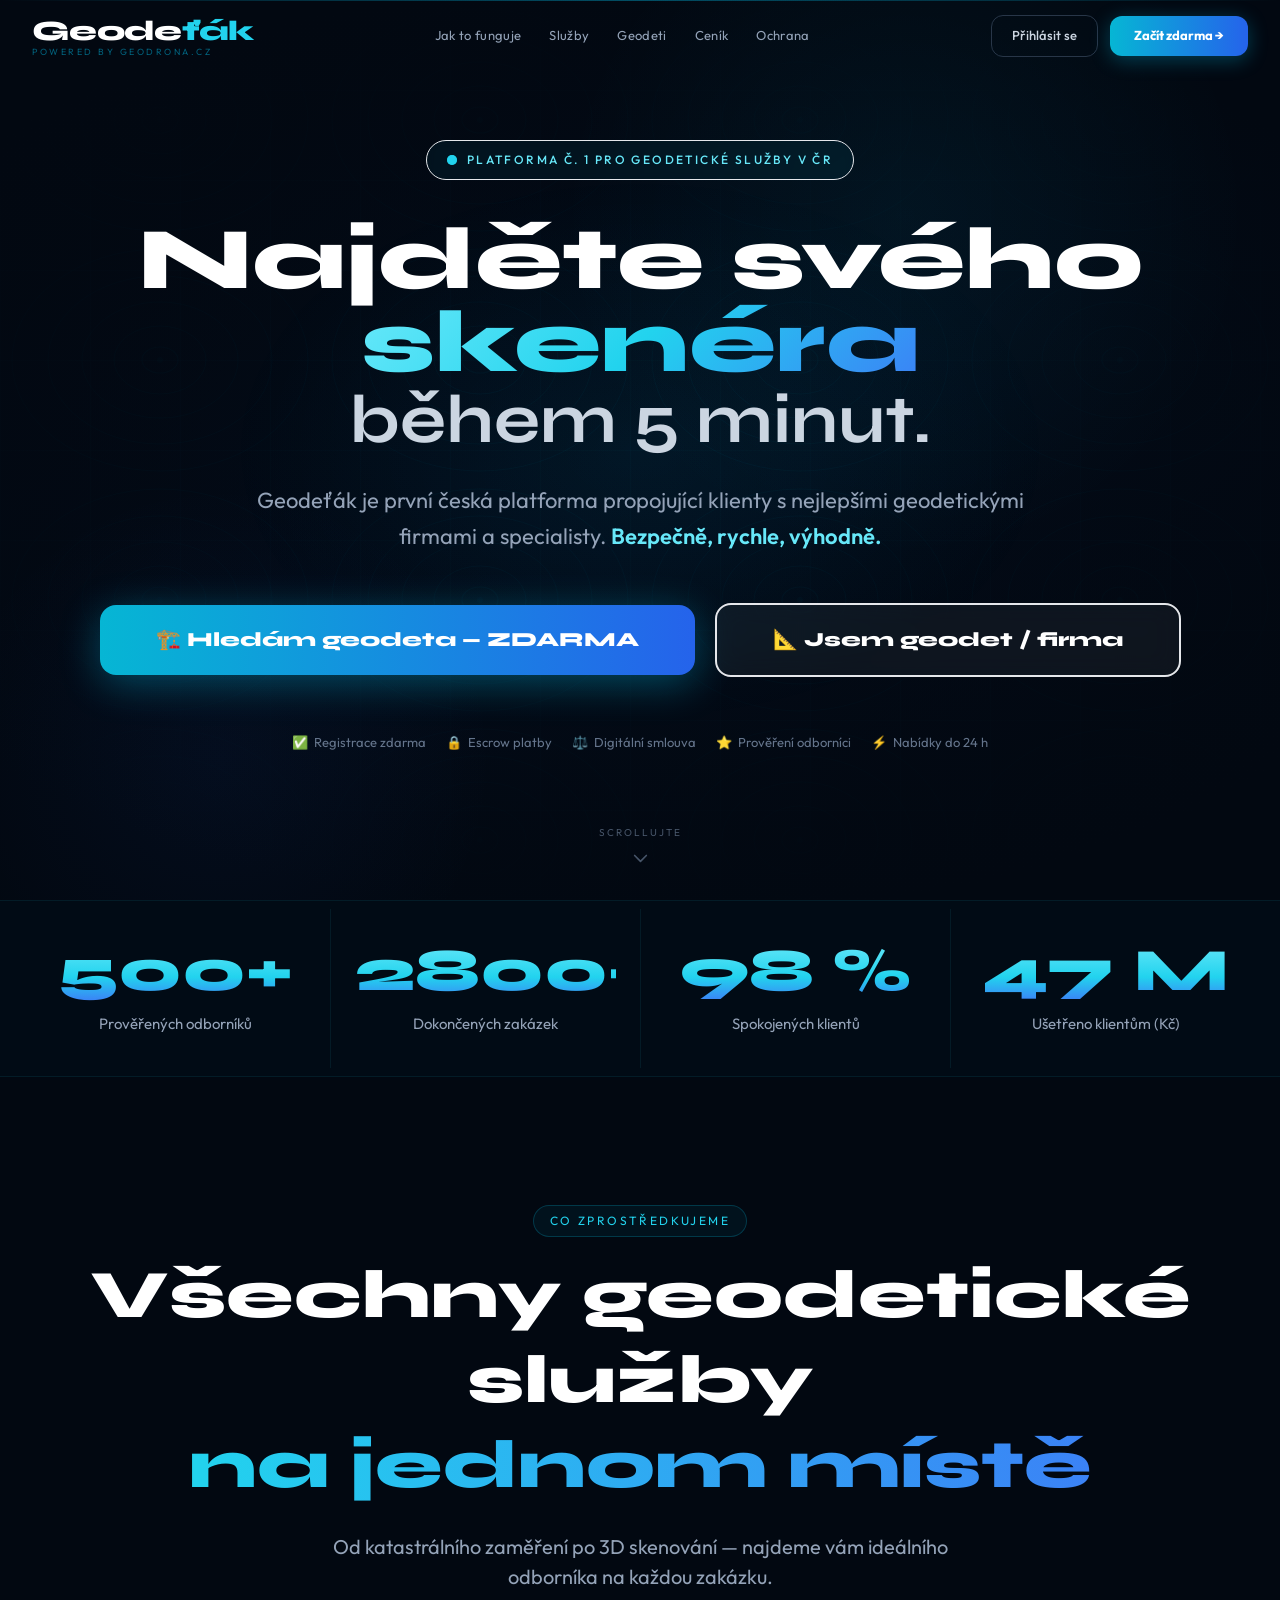
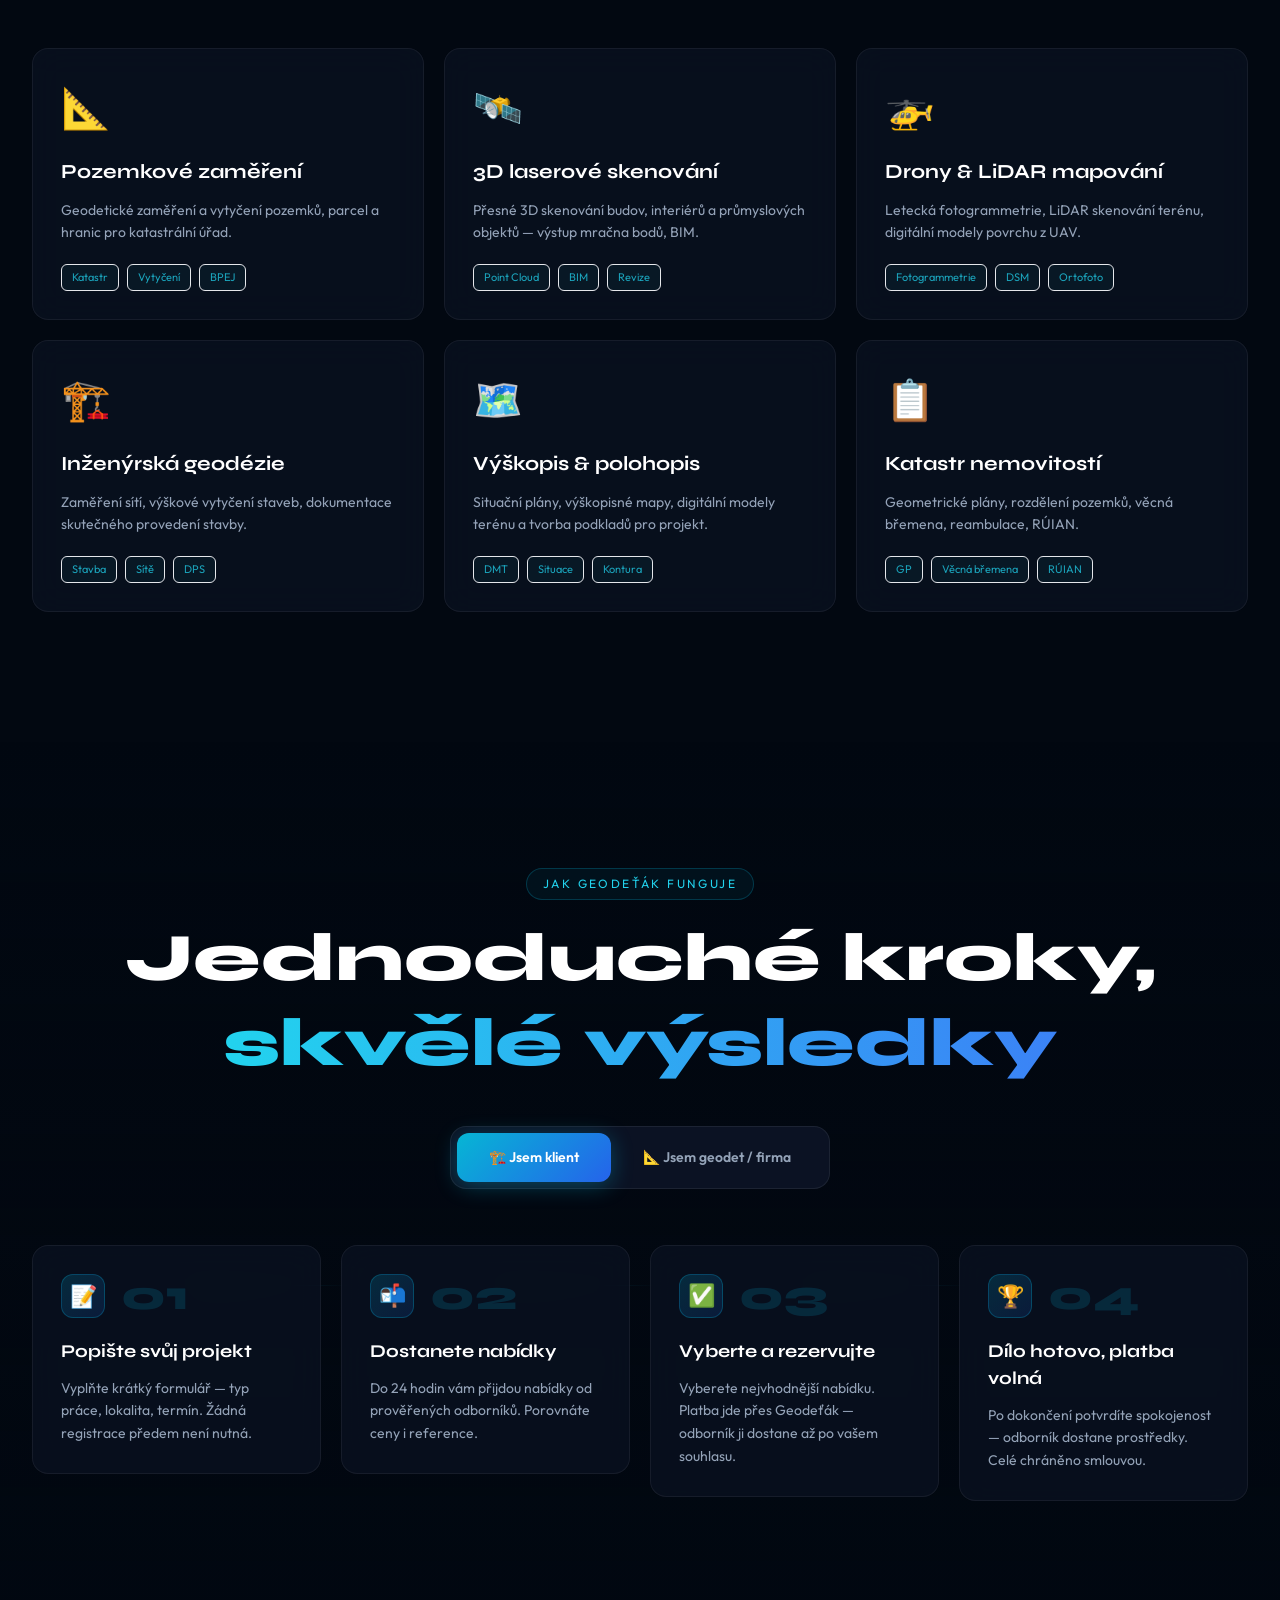
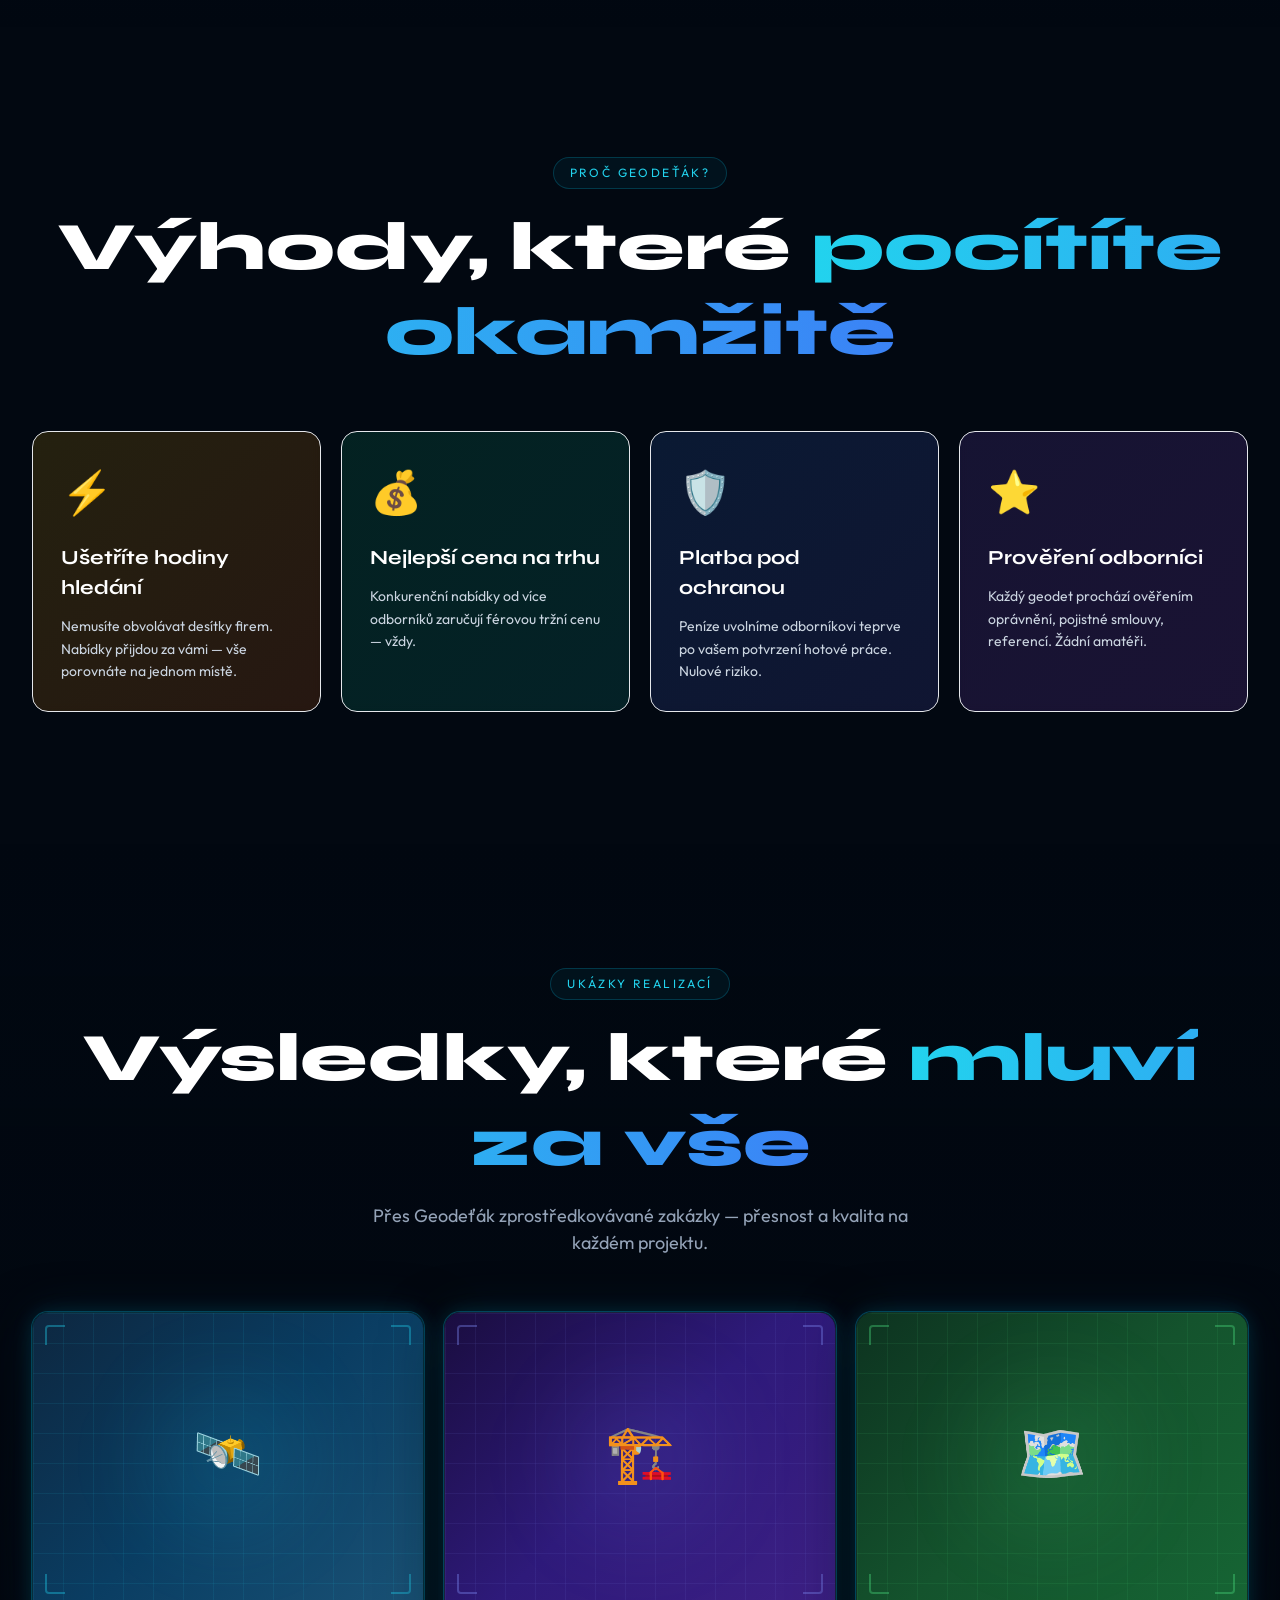
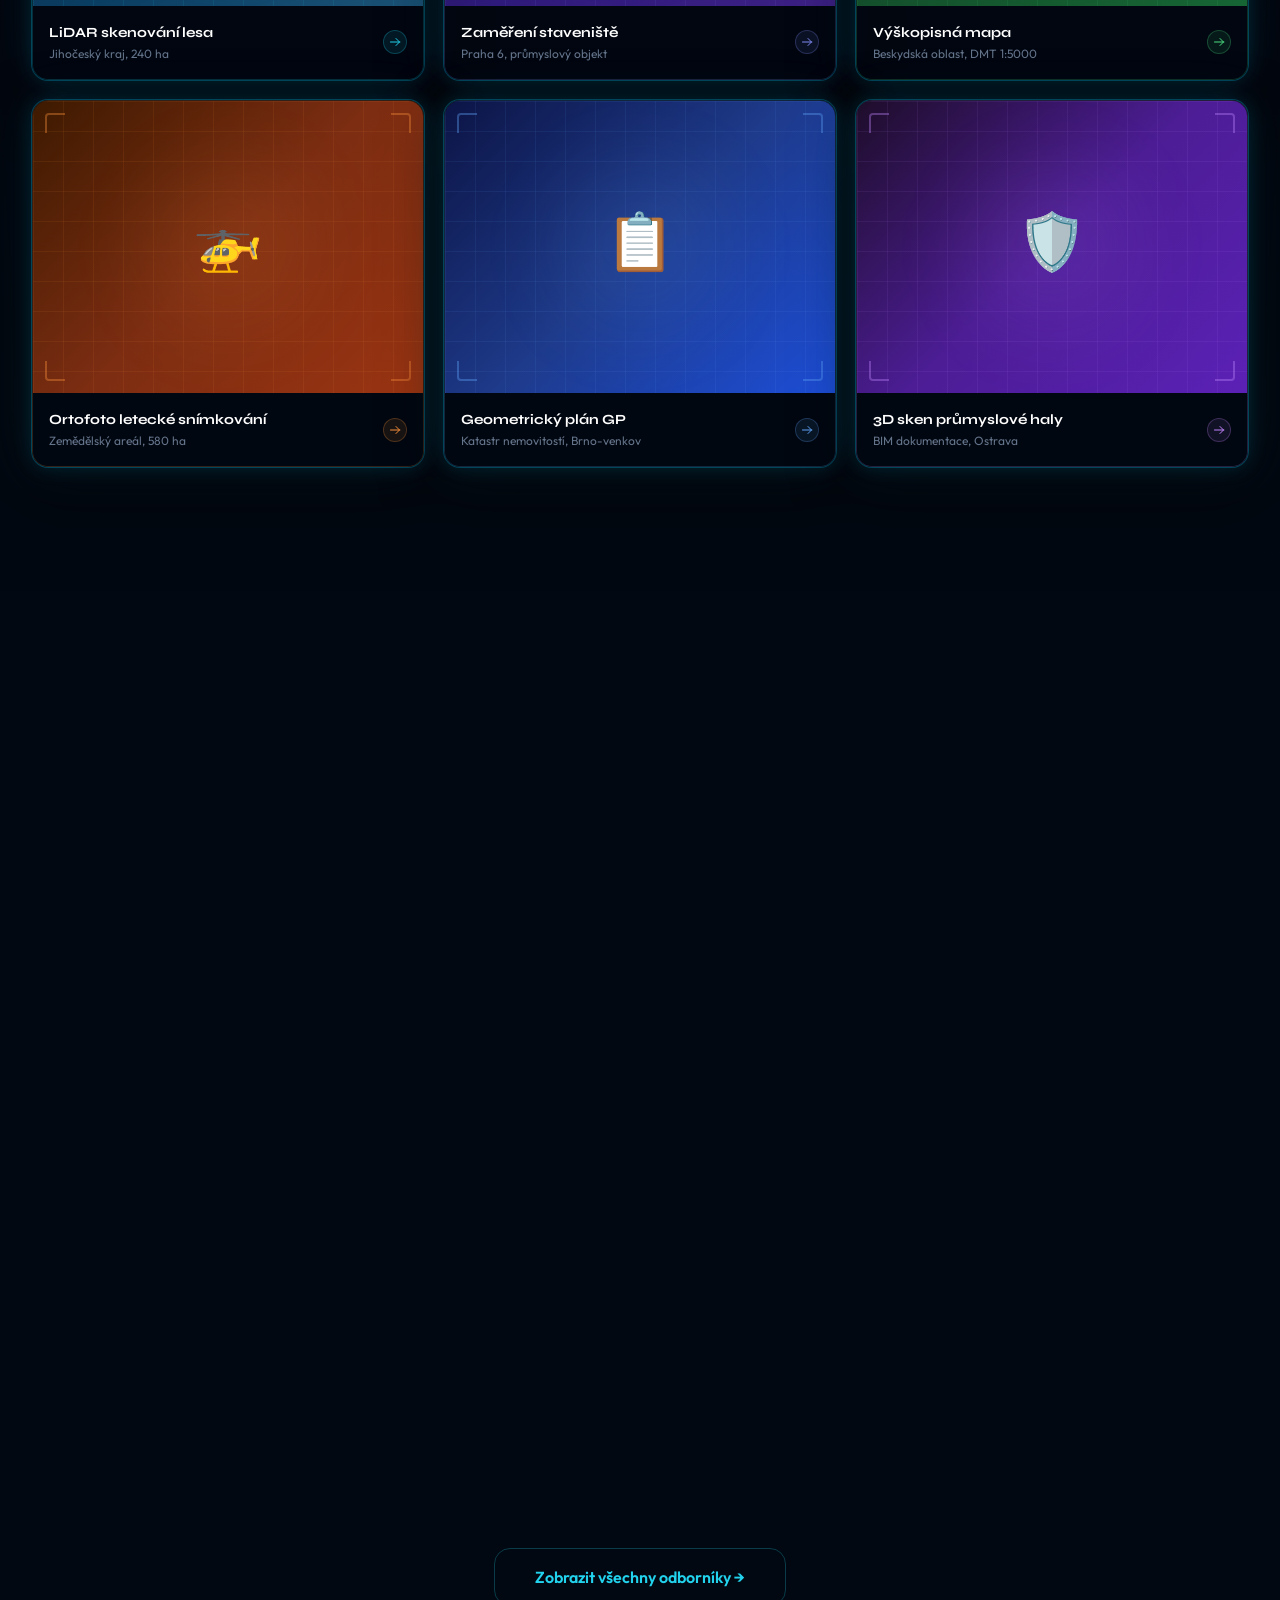
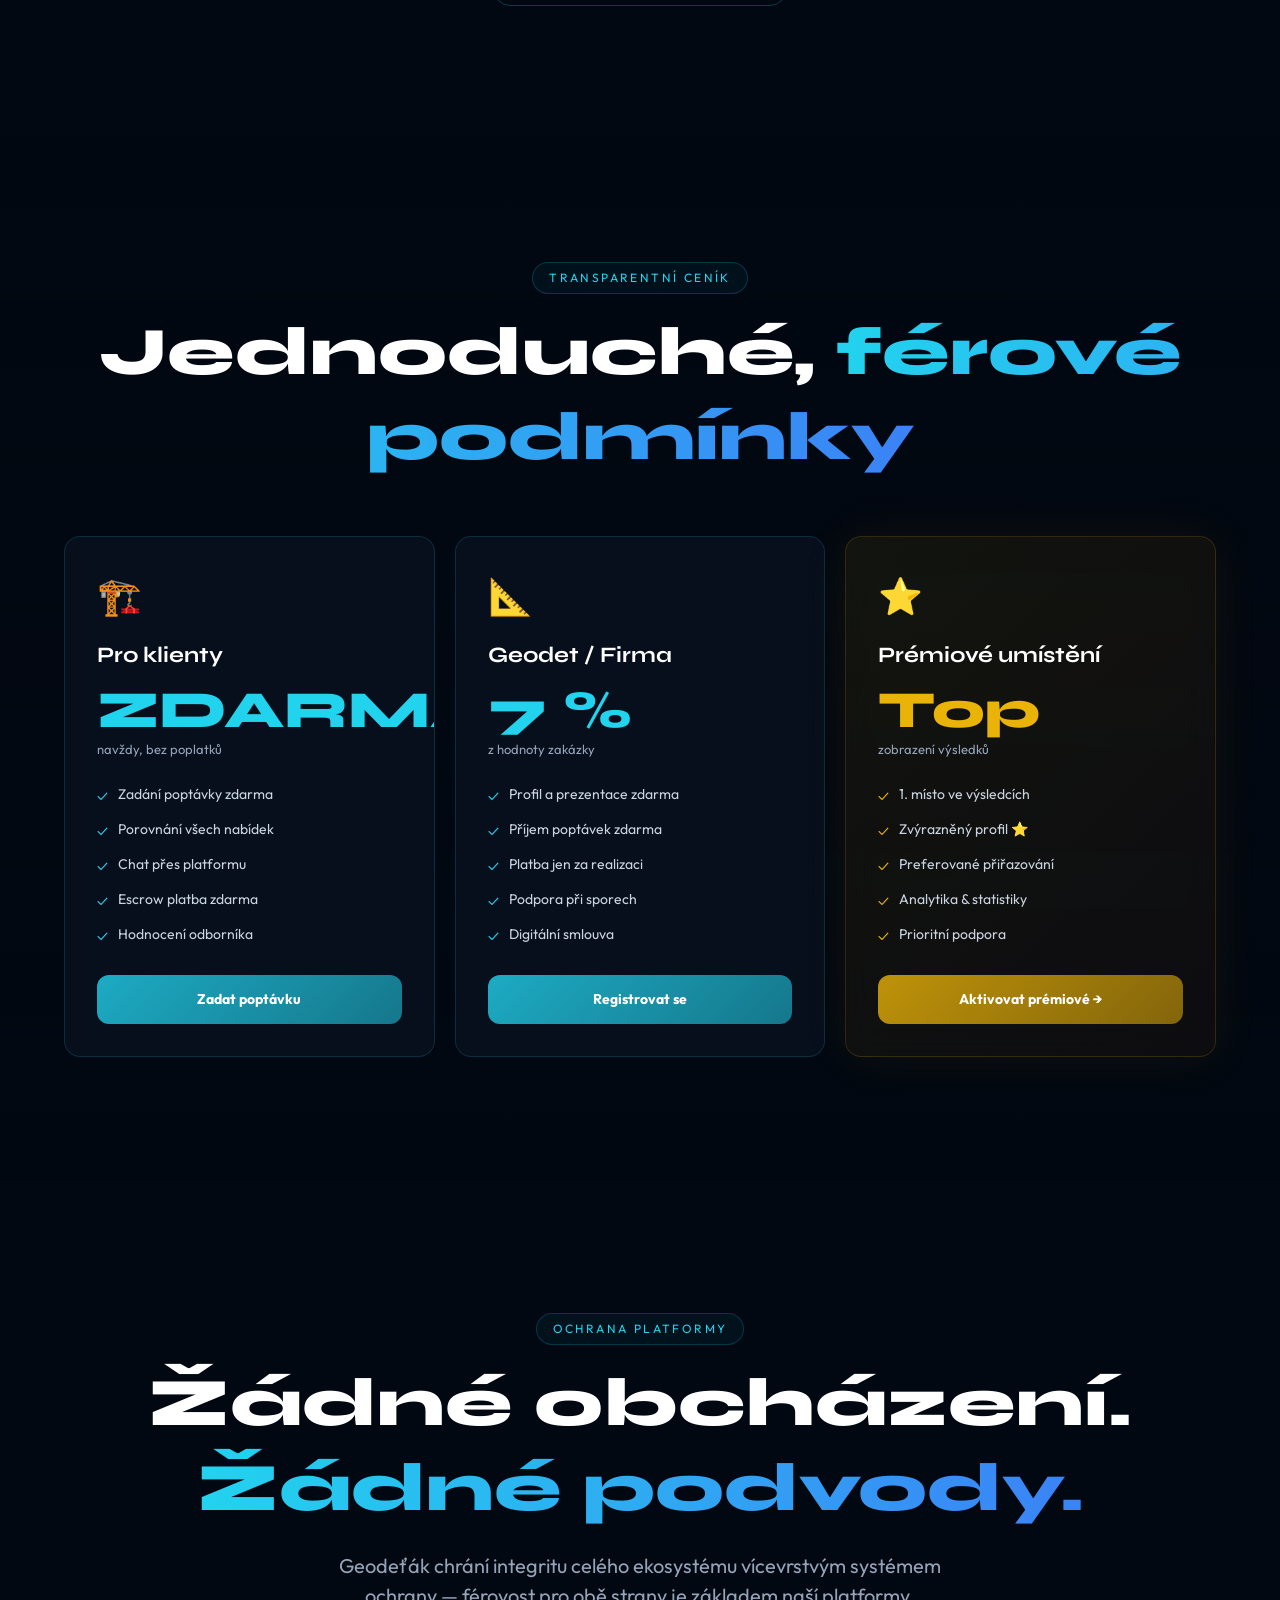
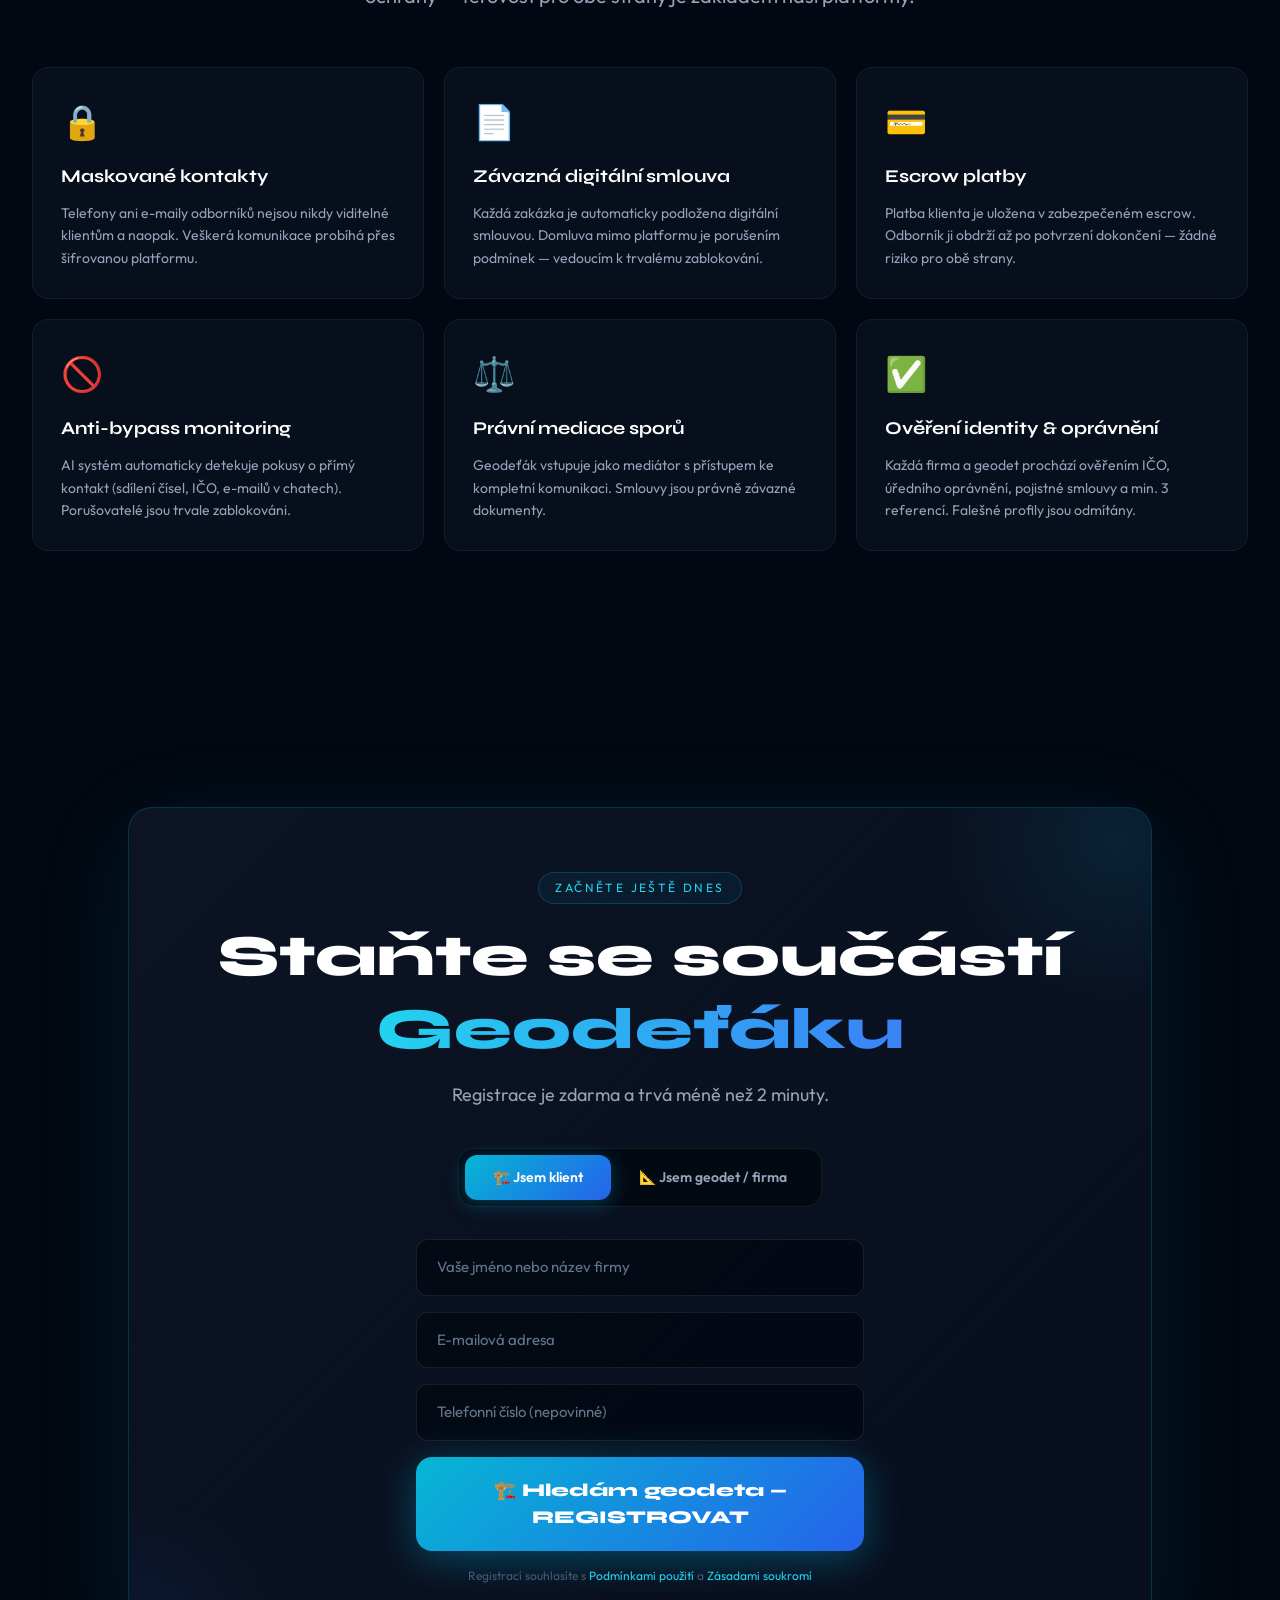
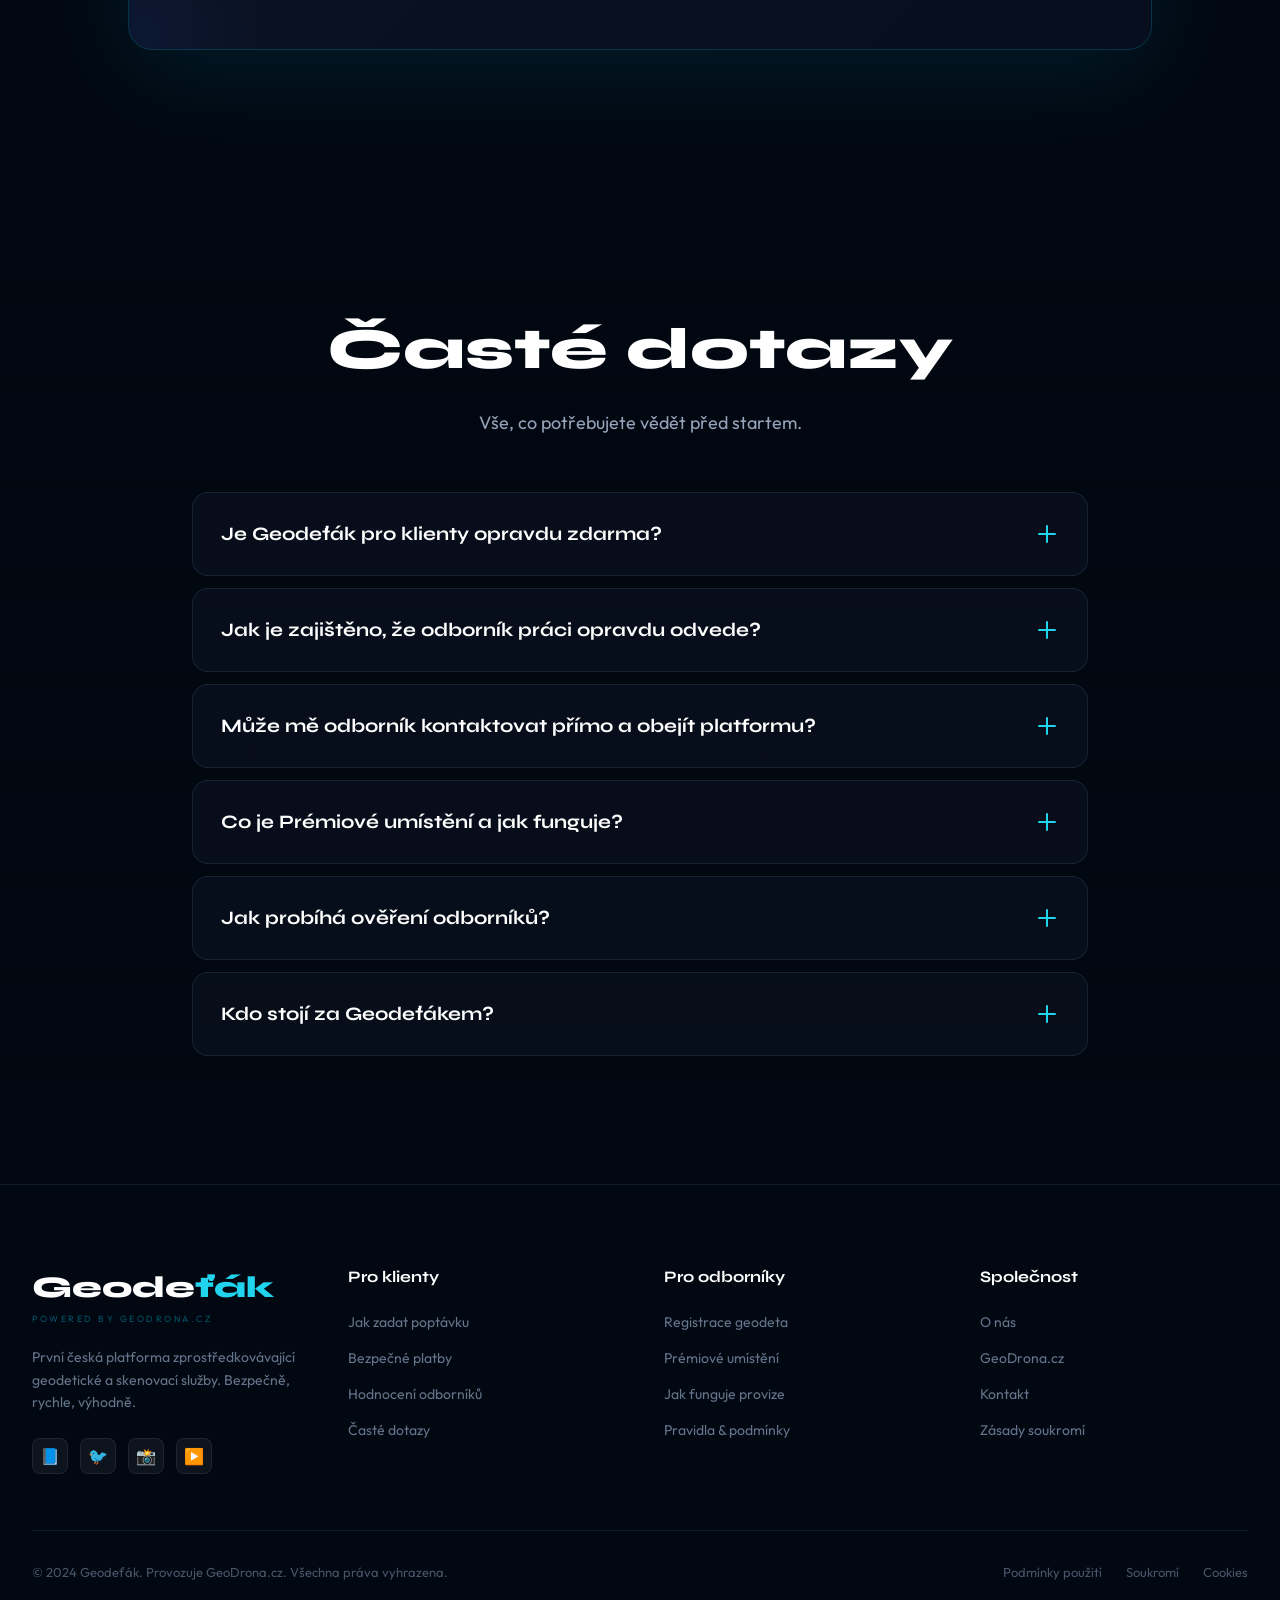
==== index2.html @ fef61134 "Add new file index2.html" ====
<!doctype html><html lang="cs"><head><meta charset="utf-8"/><meta name="viewport" content="width=device-width,initial-scale=1"/><meta name="theme-color" content="#020811"/><meta name="description" content="Geodeťák – první česká platforma pro geodetické a skenovací služby. Najděte ideálního geodeta nebo nabídněte své služby. Powered by GeoDrona.cz"/><meta property="og:title" content="Geodeťák – Geodetické služby rychle a bezpečně"/><meta property="og:description" content="Propojujeme klienty s prověřenými geodety a firmami. Bez starostí, bez zbytečných nákladů."/><meta property="og:type" content="website"/><meta name="twitter:card" content="summary_large_image"/><title>Geodeťák – Geodetické služby | Powered by GeoDrona.cz</title><link rel="preconnect" href="https://fonts.googleapis.com"/><link rel="preconnect" href="https://fonts.gstatic.com" crossorigin/><link href="https://fonts.googleapis.com/css2?family=Syne:wght@400;500;600;700;800;900&family=Outfit:wght@300;400;500;600;700;800;900&display=swap" rel="stylesheet"/><style>*{scroll-behavior:smooth}body{margin:0;background:#020811}::-webkit-scrollbar{width:6px}::-webkit-scrollbar-track{background:#020811}::-webkit-scrollbar-thumb{background:rgba(0,207,255,.3);border-radius:3px}::-webkit-scrollbar-thumb:hover{background:rgba(0,207,255,.5)}</style><script defer="defer" src="/static/js/main.e2259554.js"></script><link href="/static/css/main.2c840c54.css" rel="stylesheet"></head><body><div id="root"></div></body></html>
---- static/css/main.2c840c54.css ----
*,::backdrop,:after,:before{--tw-border-spacing-x:0;--tw-border-spacing-y:0;--tw-translate-x:0;--tw-translate-y:0;--tw-rotate:0;--tw-skew-x:0;--tw-skew-y:0;--tw-scale-x:1;--tw-scale-y:1;--tw-pan-x: ;--tw-pan-y: ;--tw-pinch-zoom: ;--tw-scroll-snap-strictness:proximity;--tw-gradient-from-position: ;--tw-gradient-via-position: ;--tw-gradient-to-position: ;--tw-ordinal: ;--tw-slashed-zero: ;--tw-numeric-figure: ;--tw-numeric-spacing: ;--tw-numeric-fraction: ;--tw-ring-inset: ;--tw-ring-offset-width:0px;--tw-ring-offset-color:#fff;--tw-ring-color:#3b82f680;--tw-ring-offset-shadow:0 0 #0000;--tw-ring-shadow:0 0 #0000;--tw-shadow:0 0 #0000;--tw-shadow-colored:0 0 #0000;--tw-blur: ;--tw-brightness: ;--tw-contrast: ;--tw-grayscale: ;--tw-hue-rotate: ;--tw-invert: ;--tw-saturate: ;--tw-sepia: ;--tw-drop-shadow: ;--tw-backdrop-blur: ;--tw-backdrop-brightness: ;--tw-backdrop-contrast: ;--tw-backdrop-grayscale: ;--tw-backdrop-hue-rotate: ;--tw-backdrop-invert: ;--tw-backdrop-opacity: ;--tw-backdrop-saturate: ;--tw-backdrop-sepia: ;--tw-contain-size: ;--tw-contain-layout: ;--tw-contain-paint: ;--tw-contain-style: }/*
! tailwindcss v3.4.19 | MIT License | https://tailwindcss.com
*/*,:after,:before{border:0 solid #e5e7eb;box-sizing:border-box}:after,:before{--tw-content:""}:host,html{-webkit-text-size-adjust:100%;font-feature-settings:normal;-webkit-tap-highlight-color:transparent;font-family:ui-sans-serif,system-ui,sans-serif,Apple Color Emoji,Segoe UI Emoji,Segoe UI Symbol,Noto Color Emoji;font-variation-settings:normal;line-height:1.5;tab-size:4}body{line-height:inherit;margin:0}hr{border-top-width:1px;color:inherit;height:0}abbr:where([title]){-webkit-text-decoration:underline dotted;text-decoration:underline dotted}h1,h2,h3,h4,h5,h6{font-size:inherit;font-weight:inherit}a{color:inherit;text-decoration:inherit}b,strong{font-weight:bolder}code,kbd,pre,samp{font-feature-settings:normal;font-family:ui-monospace,SFMono-Regular,Menlo,Monaco,Consolas,Liberation Mono,Courier New,monospace;font-size:1em;font-variation-settings:normal}small{font-size:80%}sub,sup{font-size:75%;line-height:0;position:relative;vertical-align:initial}sub{bottom:-.25em}sup{top:-.5em}table{border-collapse:collapse;border-color:inherit;text-indent:0}button,input,optgroup,select,textarea{font-feature-settings:inherit;color:inherit;font-family:inherit;font-size:100%;font-variation-settings:inherit;font-weight:inherit;letter-spacing:inherit;line-height:inherit;margin:0;padding:0}button,select{text-transform:none}button,input:where([type=button]),input:where([type=reset]),input:where([type=submit]){-webkit-appearance:button;background-color:initial;background-image:none}:-moz-focusring{outline:auto}:-moz-ui-invalid{box-shadow:none}progress{vertical-align:initial}::-webkit-inner-spin-button,::-webkit-outer-spin-button{height:auto}[type=search]{-webkit-appearance:textfield;outline-offset:-2px}::-webkit-search-decoration{-webkit-appearance:none}::-webkit-file-upload-button{-webkit-appearance:button;font:inherit}summary{display:list-item}blockquote,dd,dl,figure,h1,h2,h3,h4,h5,h6,hr,p,pre{margin:0}fieldset{margin:0}fieldset,legend{padding:0}menu,ol,ul{list-style:none;margin:0;padding:0}dialog{padding:0}textarea{resize:vertical}input::placeholder,textarea::placeholder{color:#9ca3af;opacity:1}[role=button],button{cursor:pointer}:disabled{cursor:default}audio,canvas,embed,iframe,img,object,svg,video{display:block;vertical-align:middle}img,video{height:auto;max-width:100%}[hidden]:where(:not([hidden=until-found])){display:none}html{scroll-behavior:smooth}body{--tw-bg-opacity:1;--tw-text-opacity:1;-webkit-font-smoothing:antialiased;-moz-osx-font-smoothing:grayscale;background-color:#020811;background-color:rgb(2 8 17/var(--tw-bg-opacity,1));color:#fff;color:rgb(255 255 255/var(--tw-text-opacity,1));font-family:Outfit,sans-serif}::selection{background:#00cfff40;color:#fff}.pointer-events-none{pointer-events:none}.\!visible{visibility:visible!important}.visible{visibility:visible}.fixed{position:fixed}.absolute{position:absolute}.relative{position:relative}.inset-0{inset:0}.inset-x-0{left:0;right:0}.-bottom-1\.5{bottom:-.375rem}.-bottom-32{bottom:-8rem}.-bottom-40{bottom:-10rem}.-left-20{left:-5rem}.-left-32{left:-8rem}.-right-1\.5{right:-.375rem}.-right-40{right:-10rem}.-top-40{top:-10rem}.bottom-3{bottom:.75rem}.bottom-8{bottom:2rem}.left-0{left:0}.left-1\/2{left:50%}.left-3{left:.75rem}.left-\[55\%\]{left:55%}.right-0{right:0}.right-3{right:.75rem}.right-4{right:1rem}.right-8{right:2rem}.right-\[-10\%\]{right:-10%}.top-0{top:0}.top-10{top:2.5rem}.top-3{top:.75rem}.top-4{top:1rem}.z-0{z-index:0}.z-10{z-index:10}.z-50{z-index:50}.mx-auto{margin-left:auto;margin-right:auto}.mb-0\.5{margin-bottom:.125rem}.mb-1{margin-bottom:.25rem}.mb-10{margin-bottom:2.5rem}.mb-12{margin-bottom:3rem}.mb-14{margin-bottom:3.5rem}.mb-3{margin-bottom:.75rem}.mb-4{margin-bottom:1rem}.mb-5{margin-bottom:1.25rem}.mb-6{margin-bottom:1.5rem}.mb-7{margin-bottom:1.75rem}.mb-8{margin-bottom:2rem}.mt-0\.5{margin-top:.125rem}.mt-12{margin-top:3rem}.mt-14{margin-top:3.5rem}.mt-2{margin-top:.5rem}.mt-3{margin-top:.75rem}.mt-4{margin-top:1rem}.mt-6{margin-top:1.5rem}.block{display:block}.inline-block{display:inline-block}.flex{display:flex}.inline-flex{display:inline-flex}.grid{display:grid}.hidden{display:none}.aspect-\[4\/3\]{aspect-ratio:4/3}.h-11{height:2.75rem}.h-12{height:3rem}.h-2\.5{height:.625rem}.h-20{height:5rem}.h-3{height:.75rem}.h-4{height:1rem}.h-40{height:10rem}.h-5{height:1.25rem}.h-6{height:1.5rem}.h-7{height:1.75rem}.h-72{height:18rem}.h-9{height:2.25rem}.h-96{height:24rem}.h-\[600px\]{height:600px}.h-\[72px\]{height:72px}.h-\[750px\]{height:750px}.h-full{height:100%}.h-px{height:1px}.max-h-0{max-height:0}.max-h-\[400px\]{max-height:400px}.min-h-screen{min-height:100vh}.w-11{width:2.75rem}.w-12{width:3rem}.w-2\.5{width:.625rem}.w-20{width:5rem}.w-3{width:.75rem}.w-4{width:1rem}.w-40{width:10rem}.w-5{width:1.25rem}.w-6{width:1.5rem}.w-7{width:1.75rem}.w-72{width:18rem}.w-9{width:2.25rem}.w-96{width:24rem}.w-\[600px\]{width:600px}.w-\[750px\]{width:750px}.w-\[900px\]{width:900px}.w-full{width:100%}.max-w-2xl{max-width:42rem}.max-w-3xl{max-width:48rem}.max-w-4xl{max-width:56rem}.max-w-5xl{max-width:64rem}.max-w-6xl{max-width:72rem}.max-w-7xl{max-width:80rem}.max-w-md{max-width:28rem}.max-w-xl{max-width:36rem}.shrink-0{flex-shrink:0}.-translate-x-1\/2{--tw-translate-x:-50%}.-translate-x-1\/2,.transform{transform:translate(var(--tw-translate-x),var(--tw-translate-y)) rotate(var(--tw-rotate)) skewX(var(--tw-skew-x)) skewY(var(--tw-skew-y)) scaleX(var(--tw-scale-x)) scaleY(var(--tw-scale-y))}@keyframes bounce{0%,to{animation-timing-function:cubic-bezier(.8,0,1,1);transform:translateY(-25%)}50%{animation-timing-function:cubic-bezier(0,0,.2,1);transform:none}}.animate-bounce{animation:bounce 1s infinite}@keyframes ping{75%,to{opacity:0;transform:scale(2)}}.animate-ping{animation:ping 1s cubic-bezier(0,0,.2,1) infinite}.cursor-pointer{cursor:pointer}.select-none{-webkit-user-select:none;user-select:none}.grid-cols-2{grid-template-columns:repeat(2,minmax(0,1fr))}.flex-col{flex-direction:column}.flex-wrap{flex-wrap:wrap}.items-start{align-items:flex-start}.items-center{align-items:center}.justify-center{justify-content:center}.justify-between{justify-content:space-between}.gap-1\.5{gap:.375rem}.gap-12{gap:3rem}.gap-2{gap:.5rem}.gap-2\.5{gap:.625rem}.gap-3{gap:.75rem}.gap-4{gap:1rem}.gap-5{gap:1.25rem}.gap-6{gap:1.5rem}.gap-7{gap:1.75rem}.space-y-1>:not([hidden])~:not([hidden]){--tw-space-y-reverse:0;margin-bottom:calc(.25rem*var(--tw-space-y-reverse));margin-top:calc(.25rem*(1 - var(--tw-space-y-reverse)))}.space-y-3>:not([hidden])~:not([hidden]){--tw-space-y-reverse:0;margin-bottom:calc(.75rem*var(--tw-space-y-reverse));margin-top:calc(.75rem*(1 - var(--tw-space-y-reverse)))}.space-y-4>:not([hidden])~:not([hidden]){--tw-space-y-reverse:0;margin-bottom:calc(1rem*var(--tw-space-y-reverse));margin-top:calc(1rem*(1 - var(--tw-space-y-reverse)))}.divide-x>:not([hidden])~:not([hidden]){--tw-divide-x-reverse:0;border-left-width:calc(1px*(1 - var(--tw-divide-x-reverse)));border-right-width:calc(1px*var(--tw-divide-x-reverse))}.divide-cyan-400\/\[0\.08\]>:not([hidden])~:not([hidden]){border-color:#22d3ee14}.overflow-hidden{overflow:hidden}.rounded-2xl{border-radius:1rem}.rounded-3xl{border-radius:1.5rem}.rounded-full{border-radius:9999px}.rounded-lg{border-radius:.5rem}.rounded-md{border-radius:.375rem}.rounded-xl{border-radius:.75rem}.rounded-bl{border-bottom-left-radius:.25rem}.rounded-br{border-bottom-right-radius:.25rem}.rounded-tl{border-top-left-radius:.25rem}.rounded-tr{border-top-right-radius:.25rem}.border{border-width:1px}.border-2{border-width:2px}.border-y{border-top-width:1px}.border-b,.border-y{border-bottom-width:1px}.border-b-2{border-bottom-width:2px}.border-l-2{border-left-width:2px}.border-r-2{border-right-width:2px}.border-t{border-top-width:1px}.border-t-2{border-top-width:2px}.border-cyan-400\/25{border-color:#22d3ee40}.border-cyan-400\/\[0\.08\]{border-color:#22d3ee14}.border-slate-700{--tw-border-opacity:1;border-color:#334155;border-color:rgb(51 65 85/var(--tw-border-opacity,1))}.border-slate-700\/80{border-color:#334155cc}.border-slate-800\/60{border-color:#1e293b99}.border-slate-800\/70{border-color:#1e293bb3}.border-slate-800\/80{border-color:#1e293bcc}.bg-\[rgba\(2\2c 8\2c 17\2c 0\.92\)\]{background-color:#020811eb}.bg-cyan-400{--tw-bg-opacity:1;background-color:#22d3ee;background-color:rgb(34 211 238/var(--tw-bg-opacity,1))}.bg-cyan-400\/\[0\.04\]{background-color:#22d3ee0a}.bg-cyan-400\/\[0\.05\]{background-color:#22d3ee0d}.bg-transparent{background-color:initial}.bg-white\/\[0\.05\]{background-color:#ffffff0d}.bg-gradient-to-br{background-image:linear-gradient(to bottom right,var(--tw-gradient-stops))}.bg-gradient-to-r{background-image:linear-gradient(to right,var(--tw-gradient-stops))}.from-blue-500\/15{--tw-gradient-from:#3b82f626 var(--tw-gradient-from-position);--tw-gradient-to:#3b82f600 var(--tw-gradient-to-position);--tw-gradient-stops:var(--tw-gradient-from),var(--tw-gradient-to)}.from-cyan-400{--tw-gradient-from:#22d3ee var(--tw-gradient-from-position);--tw-gradient-to:#22d3ee00 var(--tw-gradient-to-position);--tw-gradient-stops:var(--tw-gradient-from),var(--tw-gradient-to)}.from-cyan-500{--tw-gradient-from:#06b6d4 var(--tw-gradient-from-position);--tw-gradient-to:#06b6d400 var(--tw-gradient-to-position);--tw-gradient-stops:var(--tw-gradient-from),var(--tw-gradient-to)}.from-emerald-400{--tw-gradient-from:#34d399 var(--tw-gradient-from-position);--tw-gradient-to:#34d39900 var(--tw-gradient-to-position);--tw-gradient-stops:var(--tw-gradient-from),var(--tw-gradient-to)}.from-emerald-500\/15{--tw-gradient-from:#10b98126 var(--tw-gradient-from-position);--tw-gradient-to:#10b98100 var(--tw-gradient-to-position);--tw-gradient-stops:var(--tw-gradient-from),var(--tw-gradient-to)}.from-rose-400{--tw-gradient-from:#fb7185 var(--tw-gradient-from-position);--tw-gradient-to:#fb718500 var(--tw-gradient-to-position);--tw-gradient-stops:var(--tw-gradient-from),var(--tw-gradient-to)}.from-violet-400{--tw-gradient-from:#a78bfa var(--tw-gradient-from-position);--tw-gradient-to:#a78bfa00 var(--tw-gradient-to-position);--tw-gradient-stops:var(--tw-gradient-from),var(--tw-gradient-to)}.from-violet-500\/15{--tw-gradient-from:#8b5cf626 var(--tw-gradient-from-position);--tw-gradient-to:#8b5cf600 var(--tw-gradient-to-position);--tw-gradient-stops:var(--tw-gradient-from),var(--tw-gradient-to)}.from-yellow-500\/15{--tw-gradient-from:#eab30826 var(--tw-gradient-from-position);--tw-gradient-to:#eab30800 var(--tw-gradient-to-position);--tw-gradient-stops:var(--tw-gradient-from),var(--tw-gradient-to)}.to-blue-600{--tw-gradient-to:#2563eb var(--tw-gradient-to-position)}.to-indigo-500\/15{--tw-gradient-to:#6366f126 var(--tw-gradient-to-position)}.to-orange-500\/15{--tw-gradient-to:#f9731626 var(--tw-gradient-to-position)}.to-pink-600{--tw-gradient-to:#db2777 var(--tw-gradient-to-position)}.to-purple-500\/15{--tw-gradient-to:#a855f726 var(--tw-gradient-to-position)}.to-purple-600{--tw-gradient-to:#9333ea var(--tw-gradient-to-position)}.to-teal-500\/15{--tw-gradient-to:#14b8a626 var(--tw-gradient-to-position)}.to-teal-600{--tw-gradient-to:#0d9488 var(--tw-gradient-to-position)}.p-1\.5{padding:.375rem}.p-10{padding:2.5rem}.p-2{padding:.5rem}.p-4{padding:1rem}.p-6{padding:1.5rem}.p-7{padding:1.75rem}.p-8{padding:2rem}.px-10{padding-left:2.5rem;padding-right:2.5rem}.px-2{padding-left:.5rem;padding-right:.5rem}.px-2\.5{padding-left:.625rem;padding-right:.625rem}.px-3{padding-left:.75rem;padding-right:.75rem}.px-4{padding-left:1rem;padding-right:1rem}.px-5{padding-left:1.25rem;padding-right:1.25rem}.px-6{padding-left:1.5rem;padding-right:1.5rem}.px-7{padding-left:1.75rem;padding-right:1.75rem}.px-8{padding-left:2rem;padding-right:2rem}.py-1{padding-bottom:.25rem;padding-top:.25rem}.py-1\.5{padding-bottom:.375rem;padding-top:.375rem}.py-2{padding-bottom:.5rem;padding-top:.5rem}.py-2\.5{padding-bottom:.625rem;padding-top:.625rem}.py-20{padding-bottom:5rem;padding-top:5rem}.py-3{padding-bottom:.75rem;padding-top:.75rem}.py-3\.5{padding-bottom:.875rem;padding-top:.875rem}.py-32{padding-bottom:8rem;padding-top:8rem}.py-4{padding-bottom:1rem;padding-top:1rem}.py-5{padding-bottom:1.25rem;padding-top:1.25rem}.py-8{padding-bottom:2rem;padding-top:2rem}.pb-20{padding-bottom:5rem}.pb-6{padding-bottom:1.5rem}.pr-4{padding-right:1rem}.pt-4{padding-top:1rem}.pt-8{padding-top:2rem}.pt-\[72px\]{padding-top:72px}.text-left{text-align:left}.text-center{text-align:center}.text-\[10px\]{font-size:10px}.text-\[11px\]{font-size:11px}.text-\[12px\]{font-size:12px}.text-\[13px\]{font-size:13px}.text-\[14px\]{font-size:14px}.text-\[15px\]{font-size:15px}.text-\[16px\]{font-size:16px}.text-\[17px\]{font-size:17px}.text-\[18px\]{font-size:18px}.text-\[20px\]{font-size:20px}.text-\[22px\]{font-size:22px}.text-\[28px\]{font-size:28px}.text-\[30px\]{font-size:30px}.text-\[34px\]{font-size:34px}.text-\[36px\]{font-size:36px}.text-\[38px\]{font-size:38px}.text-\[40px\]{font-size:40px}.text-\[42px\]{font-size:42px}.text-\[52px\]{font-size:52px}.text-\[56px\]{font-size:56px}.text-\[9px\]{font-size:9px}.font-black{font-weight:900}.font-bold{font-weight:700}.font-medium{font-weight:500}.font-semibold{font-weight:600}.uppercase{text-transform:uppercase}.leading-\[0\.9\]{line-height:.9}.leading-none{line-height:1}.leading-relaxed{line-height:1.625}.leading-snug{line-height:1.375}.leading-tight{line-height:1.25}.tracking-\[0\.28em\]{letter-spacing:.28em}.tracking-\[0\.2em\]{letter-spacing:.2em}.tracking-tight{letter-spacing:-.025em}.tracking-wide{letter-spacing:.025em}.text-cyan-300{--tw-text-opacity:1;color:#67e8f9;color:rgb(103 232 249/var(--tw-text-opacity,1))}.text-cyan-400{--tw-text-opacity:1;color:#22d3ee;color:rgb(34 211 238/var(--tw-text-opacity,1))}.text-cyan-400\/75{color:#22d3eebf}.text-slate-300{--tw-text-opacity:1;color:#cbd5e1;color:rgb(203 213 225/var(--tw-text-opacity,1))}.text-slate-400{--tw-text-opacity:1;color:#94a3b8;color:rgb(148 163 184/var(--tw-text-opacity,1))}.text-slate-500{--tw-text-opacity:1;color:#64748b;color:rgb(100 116 139/var(--tw-text-opacity,1))}.text-slate-600{--tw-text-opacity:1;color:#475569;color:rgb(71 85 105/var(--tw-text-opacity,1))}.text-white{--tw-text-opacity:1;color:#fff;color:rgb(255 255 255/var(--tw-text-opacity,1))}.text-yellow-400{--tw-text-opacity:1;color:#facc15;color:rgb(250 204 21/var(--tw-text-opacity,1))}.placeholder-slate-500::placeholder{--tw-placeholder-opacity:1;color:#64748b;color:rgb(100 116 139/var(--tw-placeholder-opacity,1))}.opacity-0{opacity:0}.opacity-70{opacity:.7}.shadow-\[0_0_12px_rgba\(0\2c 207\2c 255\2c 0\.5\)\]{--tw-shadow:0 0 12px #00cfff80;--tw-shadow-colored:0 0 12px var(--tw-shadow-color)}.shadow-\[0_0_12px_rgba\(0\2c 207\2c 255\2c 0\.5\)\],.shadow-\[0_0_16px_rgba\(251\2c 191\2c 36\2c 0\.35\)\]{box-shadow:0 0 #0000,0 0 #0000,var(--tw-shadow);box-shadow:var(--tw-ring-offset-shadow,0 0 #0000),var(--tw-ring-shadow,0 0 #0000),var(--tw-shadow)}.shadow-\[0_0_16px_rgba\(251\2c 191\2c 36\2c 0\.35\)\]{--tw-shadow:0 0 16px #fbbf2459;--tw-shadow-colored:0 0 16px var(--tw-shadow-color)}.shadow-\[0_4px_16px_rgba\(0\2c 207\2c 255\2c 0\.22\)\]{--tw-shadow:0 4px 16px #00cfff38;--tw-shadow-colored:0 4px 16px var(--tw-shadow-color)}.shadow-\[0_4px_16px_rgba\(0\2c 207\2c 255\2c 0\.22\)\],.shadow-\[0_4px_20px_rgba\(0\2c 207\2c 255\2c 0\.28\)\]{box-shadow:0 0 #0000,0 0 #0000,var(--tw-shadow);box-shadow:var(--tw-ring-offset-shadow,0 0 #0000),var(--tw-ring-shadow,0 0 #0000),var(--tw-shadow)}.shadow-\[0_4px_20px_rgba\(0\2c 207\2c 255\2c 0\.28\)\]{--tw-shadow:0 4px 20px #00cfff47;--tw-shadow-colored:0 4px 20px var(--tw-shadow-color)}.shadow-\[0_4px_22px_rgba\(0\2c 207\2c 255\2c 0\.28\)\]{--tw-shadow:0 4px 22px #00cfff47;--tw-shadow-colored:0 4px 22px var(--tw-shadow-color)}.shadow-\[0_4px_22px_rgba\(0\2c 207\2c 255\2c 0\.28\)\],.shadow-\[0_8px_40px_rgba\(0\2c 207\2c 255\2c 0\.32\)\]{box-shadow:0 0 #0000,0 0 #0000,var(--tw-shadow);box-shadow:var(--tw-ring-offset-shadow,0 0 #0000),var(--tw-ring-shadow,0 0 #0000),var(--tw-shadow)}.shadow-\[0_8px_40px_rgba\(0\2c 207\2c 255\2c 0\.32\)\]{--tw-shadow:0 8px 40px #00cfff52;--tw-shadow-colored:0 8px 40px var(--tw-shadow-color)}.shadow-\[0_8px_50px_rgba\(0\2c 0\2c 0\2c 0\.4\)\]{--tw-shadow:0 8px 50px #0006;--tw-shadow-colored:0 8px 50px var(--tw-shadow-color);box-shadow:0 0 #0000,0 0 #0000,var(--tw-shadow);box-shadow:var(--tw-ring-offset-shadow,0 0 #0000),var(--tw-ring-shadow,0 0 #0000),var(--tw-shadow)}.outline-none{outline:2px solid #0000;outline-offset:2px}.blur{--tw-blur:blur(8px)}.blur,.blur-2xl{filter:var(--tw-blur) var(--tw-brightness) var(--tw-contrast) var(--tw-grayscale) var(--tw-hue-rotate) var(--tw-invert) var(--tw-saturate) var(--tw-sepia) var(--tw-drop-shadow)}.blur-2xl{--tw-blur:blur(40px)}.filter{filter:var(--tw-blur) var(--tw-brightness) var(--tw-contrast) var(--tw-grayscale) var(--tw-hue-rotate) var(--tw-invert) var(--tw-saturate) var(--tw-sepia) var(--tw-drop-shadow)}.backdrop-blur-2xl{--tw-backdrop-blur:blur(40px)}.backdrop-blur-2xl,.backdrop-blur-md{-webkit-backdrop-filter:var(--tw-backdrop-blur) var(--tw-backdrop-brightness) var(--tw-backdrop-contrast) var(--tw-backdrop-grayscale) var(--tw-backdrop-hue-rotate) var(--tw-backdrop-invert) var(--tw-backdrop-opacity) var(--tw-backdrop-saturate) var(--tw-backdrop-sepia);backdrop-filter:var(--tw-backdrop-blur) var(--tw-backdrop-brightness) var(--tw-backdrop-contrast) var(--tw-backdrop-grayscale) var(--tw-backdrop-hue-rotate) var(--tw-backdrop-invert) var(--tw-backdrop-opacity) var(--tw-backdrop-saturate) var(--tw-backdrop-sepia)}.backdrop-blur-md{--tw-backdrop-blur:blur(12px)}.backdrop-blur-sm{--tw-backdrop-blur:blur(4px);-webkit-backdrop-filter:var(--tw-backdrop-blur) var(--tw-backdrop-brightness) var(--tw-backdrop-contrast) var(--tw-backdrop-grayscale) var(--tw-backdrop-hue-rotate) var(--tw-backdrop-invert) var(--tw-backdrop-opacity) var(--tw-backdrop-saturate) var(--tw-backdrop-sepia);backdrop-filter:var(--tw-backdrop-blur) var(--tw-backdrop-brightness) var(--tw-backdrop-contrast) var(--tw-backdrop-grayscale) var(--tw-backdrop-hue-rotate) var(--tw-backdrop-invert) var(--tw-backdrop-opacity) var(--tw-backdrop-saturate) var(--tw-backdrop-sepia)}.transition{transition-duration:.15s;transition-property:color,background-color,border-color,text-decoration-color,fill,stroke,opacity,box-shadow,transform,filter,-webkit-backdrop-filter;transition-property:color,background-color,border-color,text-decoration-color,fill,stroke,opacity,box-shadow,transform,filter,backdrop-filter;transition-property:color,background-color,border-color,text-decoration-color,fill,stroke,opacity,box-shadow,transform,filter,backdrop-filter,-webkit-backdrop-filter;transition-timing-function:cubic-bezier(.4,0,.2,1)}.transition-all{transition-duration:.15s;transition-property:all;transition-timing-function:cubic-bezier(.4,0,.2,1)}.transition-colors{transition-duration:.15s;transition-property:color,background-color,border-color,text-decoration-color,fill,stroke;transition-timing-function:cubic-bezier(.4,0,.2,1)}.transition-opacity{transition-duration:.15s;transition-property:opacity;transition-timing-function:cubic-bezier(.4,0,.2,1)}.transition-transform{transition-duration:.15s;transition-property:transform;transition-timing-function:cubic-bezier(.4,0,.2,1)}.duration-300{transition-duration:.3s}.duration-500{transition-duration:.5s}.font-syne{font-family:Syne,sans-serif}.font-outfit{font-family:Outfit,sans-serif}.photo-glow{box-shadow:0 0 0 1px #00cfff40,0 0 20px #00cfff26,0 0 50px #00cfff14,0 20px 60px #00000080}.photo-glow:hover{box-shadow:0 0 0 1px #00cfff80,0 0 30px #00cfff4d,0 0 70px #00cfff26,0 20px 60px #0009}.card-hover{transition:transform .35s cubic-bezier(.34,1.56,.64,1),box-shadow .35s ease,border-color .35s ease}.card-hover:hover{transform:translateY(-6px)}@keyframes scanline-move{0%{opacity:0;transform:translateY(-120vh)}10%{opacity:1}90%{opacity:1}to{opacity:0;transform:translateY(120vh)}}@keyframes float-slow{0%,to{transform:translateY(0) scale(1)}50%{transform:translateY(-14px) scale(1.01)}}@keyframes rotate-slow{0%{transform:rotate(0deg)}to{transform:rotate(1turn)}}@keyframes shimmer{0%{background-position:-200%}to{background-position:200%}}@keyframes ping-slow{75%,to{opacity:0;transform:scale(1.8)}}.animate-scan-line{animation:scanline-move 12s linear infinite}.animate-float-slow{animation:float-slow 7s ease-in-out infinite}.animate-rotate-slow{animation:rotate-slow 30s linear infinite}.shimmer-text{-webkit-text-fill-color:#0000;animation:shimmer 4s linear infinite;background:linear-gradient(90deg,#7ec8e3,#00cfff 30%,#fff 50%,#00cfff 70%,#7ec8e3);-webkit-background-clip:text;background-clip:text;background-size:200% auto}.fade-slide-in{animation:fade-slide .6s cubic-bezier(.16,1,.3,1) forwards}@keyframes fade-slide{0%{opacity:0;transform:translateY(24px)}to{opacity:1;transform:translateY(0)}}.glass-card{backdrop-filter:blur(16px);-webkit-backdrop-filter:blur(16px);background:#0d152699;border:1px solid #ffffff0f}.btn-glow{overflow:hidden;position:relative;transition:all .3s cubic-bezier(.34,1.56,.64,1)}.btn-glow:after{background:linear-gradient(135deg,#ffffff26,#0000 50%);content:"";inset:0;opacity:0;position:absolute;transition:opacity .3s ease}.btn-glow:hover:after{opacity:1}.btn-glow:hover{transform:translateY(-3px)}.hover\:border-cyan-400\/25:hover{border-color:#22d3ee40}.hover\:border-cyan-400\/30:hover{border-color:#22d3ee4d}.hover\:border-cyan-400\/40:hover{border-color:#22d3ee66}.hover\:border-cyan-400\/45:hover{border-color:#22d3ee73}.hover\:border-cyan-400\/50:hover{border-color:#22d3ee80}.hover\:bg-cyan-400\/10:hover{background-color:#22d3ee1a}.hover\:bg-cyan-400\/\[0\.06\]:hover{background-color:#22d3ee0f}.hover\:bg-cyan-400\/\[0\.07\]:hover{background-color:#22d3ee12}.hover\:text-cyan-300:hover{--tw-text-opacity:1;color:#67e8f9;color:rgb(103 232 249/var(--tw-text-opacity,1))}.hover\:text-cyan-400:hover{--tw-text-opacity:1;color:#22d3ee;color:rgb(34 211 238/var(--tw-text-opacity,1))}.hover\:text-slate-400:hover{--tw-text-opacity:1;color:#94a3b8;color:rgb(148 163 184/var(--tw-text-opacity,1))}.hover\:text-white:hover{--tw-text-opacity:1;color:#fff;color:rgb(255 255 255/var(--tw-text-opacity,1))}.hover\:underline:hover{text-decoration-line:underline}.hover\:shadow-2xl:hover{--tw-shadow:0 25px 50px -12px #00000040;--tw-shadow-colored:0 25px 50px -12px var(--tw-shadow-color)}.hover\:shadow-2xl:hover,.hover\:shadow-\[0_12px_50px_rgba\(0\2c 207\2c 255\2c 0\.09\)\]:hover{box-shadow:0 0 #0000,0 0 #0000,var(--tw-shadow);box-shadow:var(--tw-ring-offset-shadow,0 0 #0000),var(--tw-ring-shadow,0 0 #0000),var(--tw-shadow)}.hover\:shadow-\[0_12px_50px_rgba\(0\2c 207\2c 255\2c 0\.09\)\]:hover{--tw-shadow:0 12px 50px #00cfff17;--tw-shadow-colored:0 12px 50px var(--tw-shadow-color)}.hover\:shadow-\[0_16px_60px_rgba\(0\2c 207\2c 255\2c 0\.10\)\]:hover{--tw-shadow:0 16px 60px #00cfff1a;--tw-shadow-colored:0 16px 60px var(--tw-shadow-color);box-shadow:0 0 #0000,0 0 #0000,var(--tw-shadow);box-shadow:var(--tw-ring-offset-shadow,0 0 #0000),var(--tw-ring-shadow,0 0 #0000),var(--tw-shadow)}.hover\:shadow-\[0_8px_30px_rgba\(0\2c 207\2c 255\2c 0\.06\)\]:hover{--tw-shadow:0 8px 30px #00cfff0f;--tw-shadow-colored:0 8px 30px var(--tw-shadow-color)}.hover\:shadow-\[0_8px_30px_rgba\(0\2c 207\2c 255\2c 0\.06\)\]:hover,.hover\:shadow-\[0_8px_30px_rgba\(0\2c 207\2c 255\2c 0\.07\)\]:hover{box-shadow:0 0 #0000,0 0 #0000,var(--tw-shadow);box-shadow:var(--tw-ring-offset-shadow,0 0 #0000),var(--tw-ring-shadow,0 0 #0000),var(--tw-shadow)}.hover\:shadow-\[0_8px_30px_rgba\(0\2c 207\2c 255\2c 0\.07\)\]:hover{--tw-shadow:0 8px 30px #00cfff12;--tw-shadow-colored:0 8px 30px var(--tw-shadow-color)}.group:hover .group-hover\:scale-110{--tw-scale-x:1.1;--tw-scale-y:1.1;transform:translate(var(--tw-translate-x),var(--tw-translate-y)) rotate(var(--tw-rotate)) skewX(var(--tw-skew-x)) skewY(var(--tw-skew-y)) scaleX(var(--tw-scale-x)) scaleY(var(--tw-scale-y))}.group:hover .group-hover\:text-cyan-200{--tw-text-opacity:1;color:#a5f3fc;color:rgb(165 243 252/var(--tw-text-opacity,1))}.group:hover .group-hover\:text-cyan-50{--tw-text-opacity:1;color:#ecfeff;color:rgb(236 254 255/var(--tw-text-opacity,1))}.group:hover .group-hover\:opacity-100{opacity:1}@media (min-width:640px){.sm\:flex-row{flex-direction:row}}@media (min-width:768px){.md\:grid-cols-2{grid-template-columns:repeat(2,minmax(0,1fr))}.md\:grid-cols-3{grid-template-columns:repeat(3,minmax(0,1fr))}.md\:grid-cols-4{grid-template-columns:repeat(4,minmax(0,1fr))}.md\:flex-row{flex-direction:row}.md\:p-16{padding:4rem}.md\:p-7{padding:1.75rem}.md\:px-14{padding-left:3.5rem;padding-right:3.5rem}.md\:px-7{padding-left:1.75rem;padding-right:1.75rem}.md\:pb-7{padding-bottom:1.75rem}.md\:text-\[19px\]{font-size:19px}.md\:text-\[20px\]{font-size:20px}.md\:text-\[22px\]{font-size:22px}.md\:text-\[58px\]{font-size:58px}.md\:text-\[60px\]{font-size:60px}.md\:text-\[72px\]{font-size:72px}}@media (min-width:1024px){.lg\:block{display:block}.lg\:flex{display:flex}.lg\:hidden{display:none}.lg\:grid-cols-3{grid-template-columns:repeat(3,minmax(0,1fr))}.lg\:grid-cols-4{grid-template-columns:repeat(4,minmax(0,1fr))}.lg\:px-8{padding-left:2rem;padding-right:2rem}.lg\:text-\[68px\]{font-size:68px}.lg\:text-\[88px\]{font-size:88px}}
/*# sourceMappingURL=main.2c840c54.css.map*/
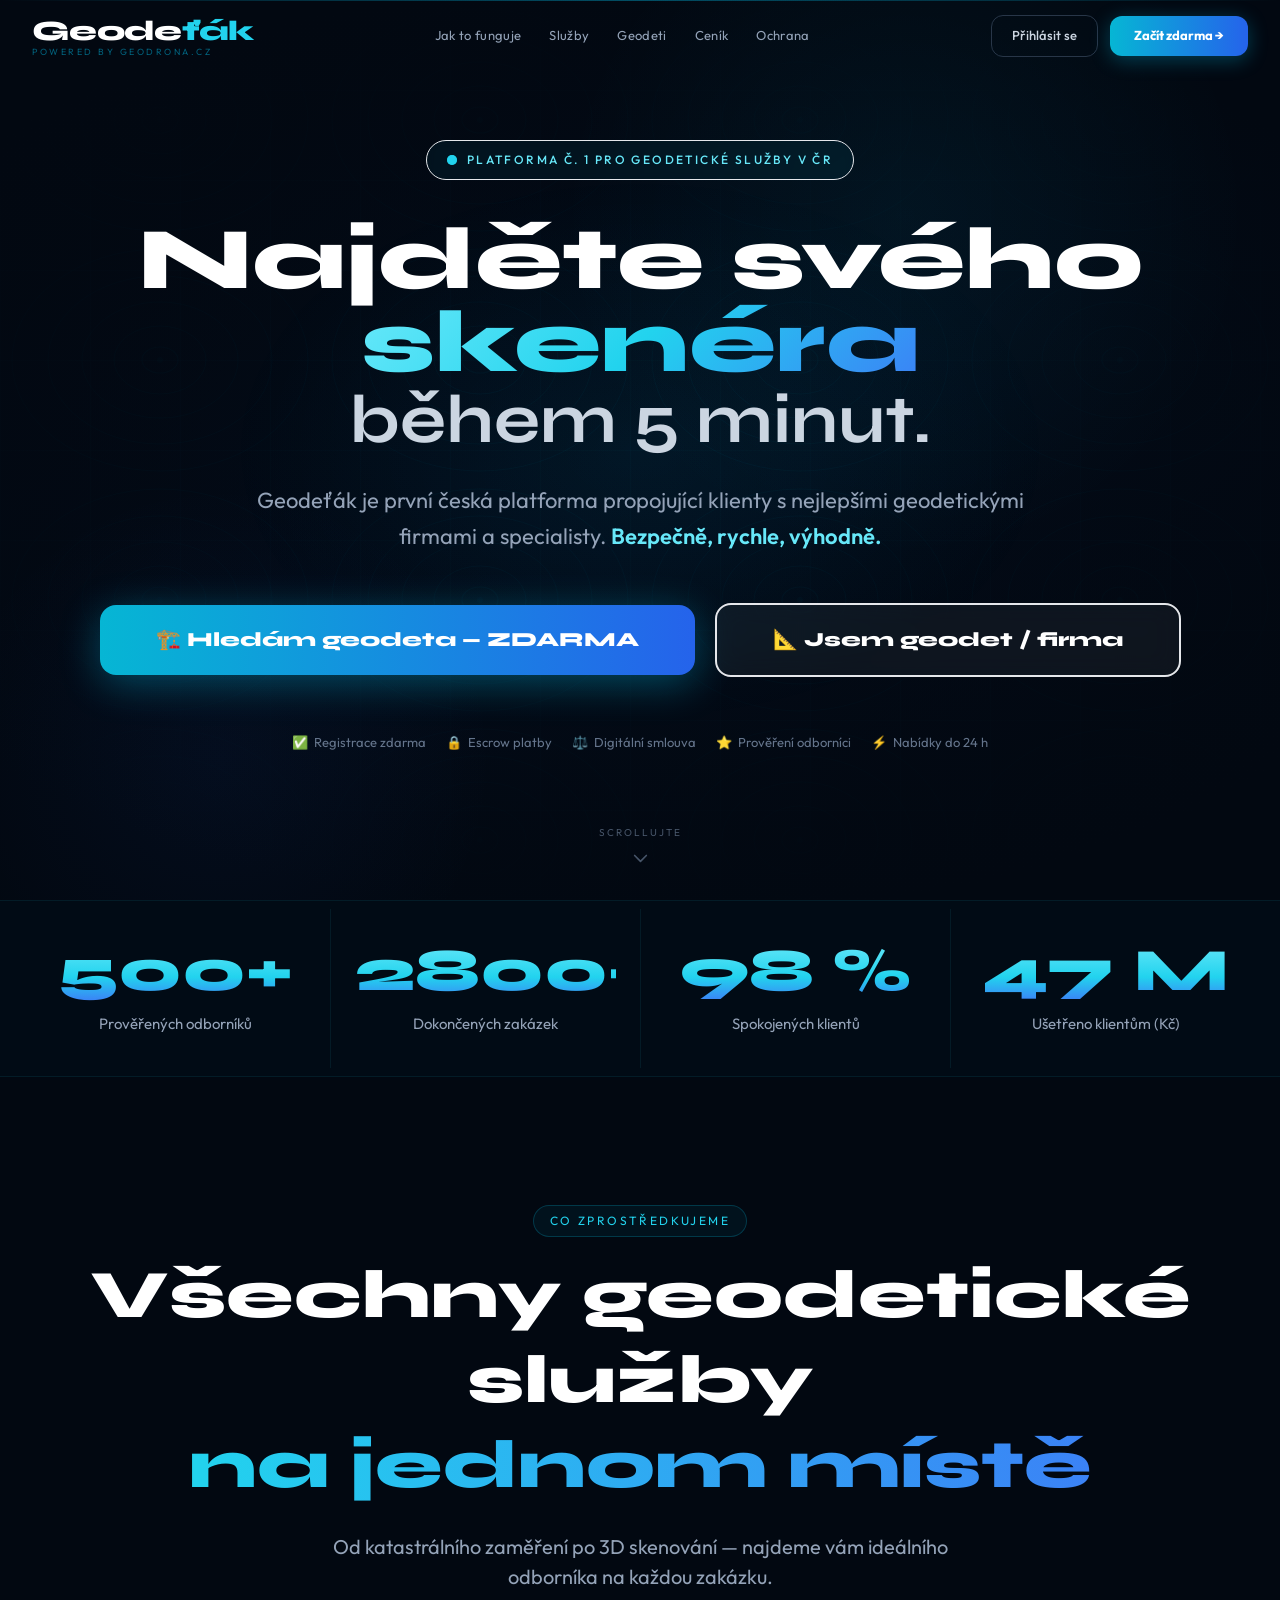
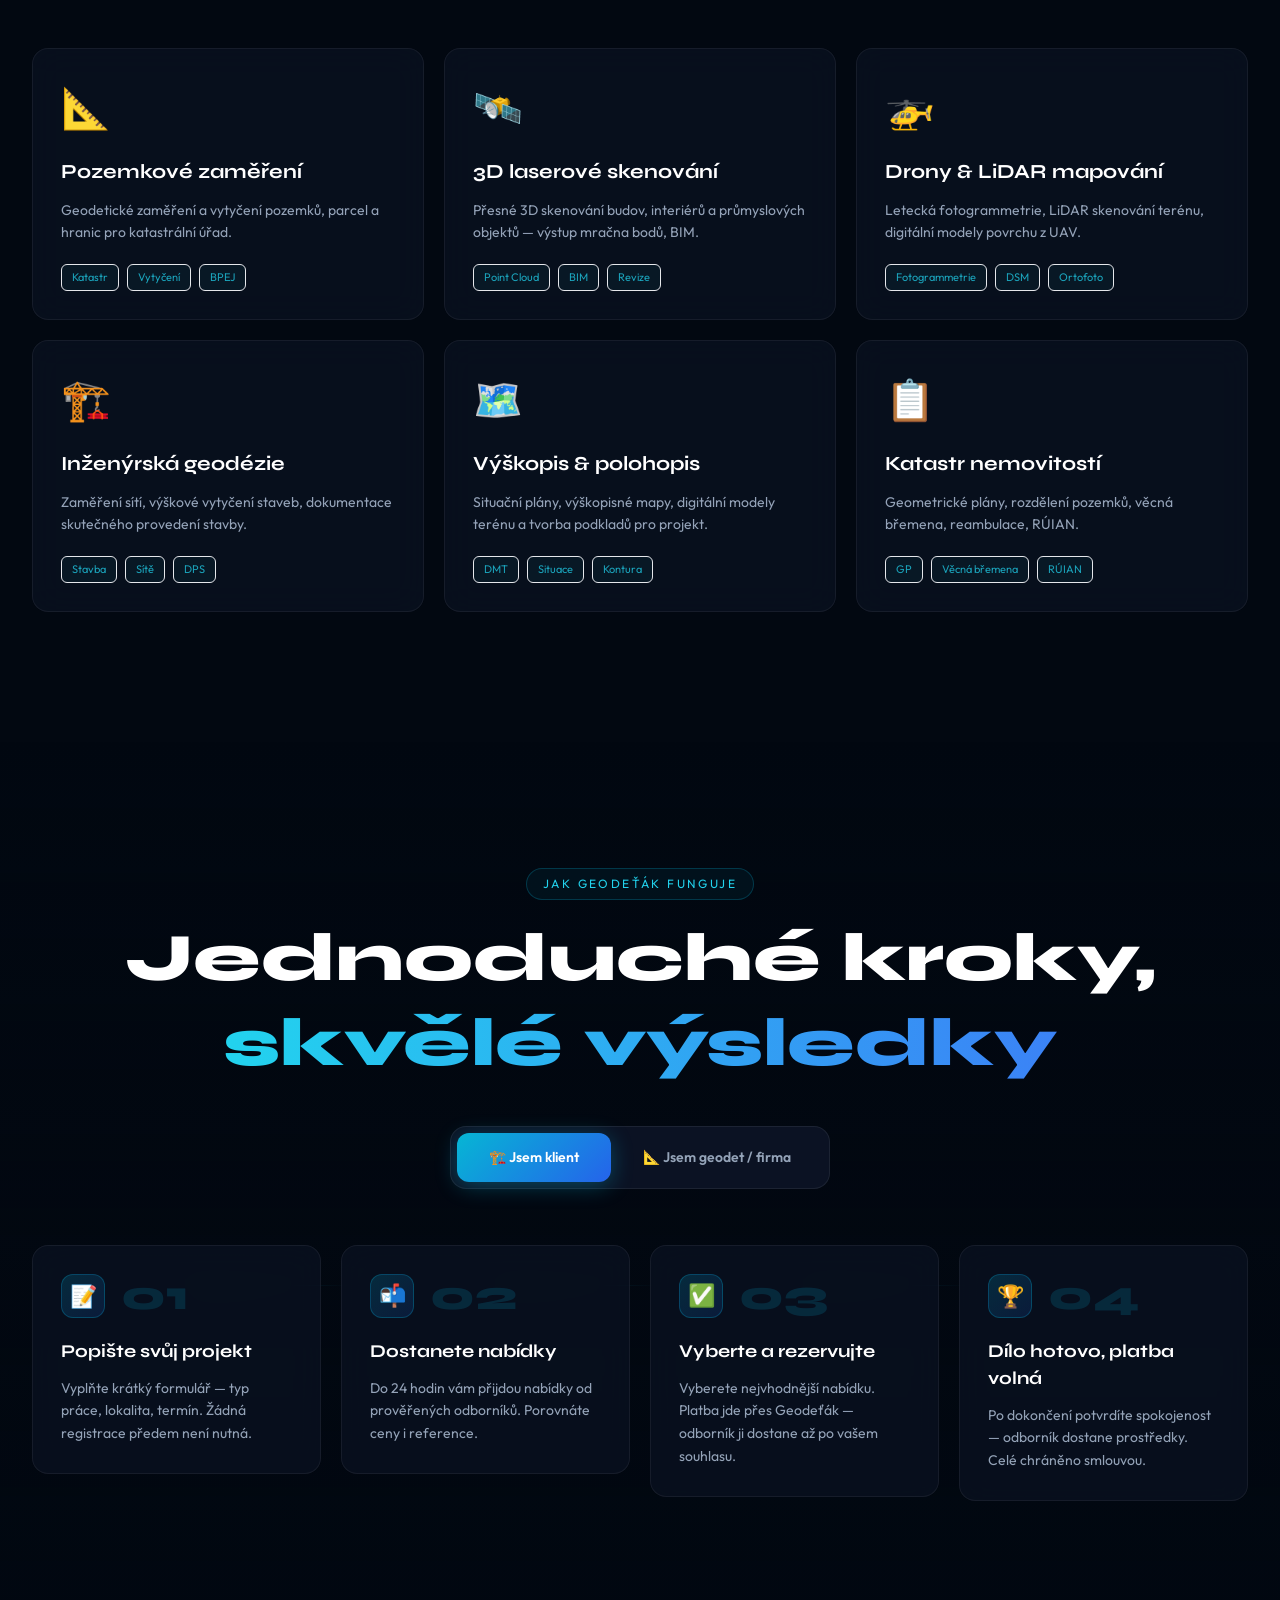
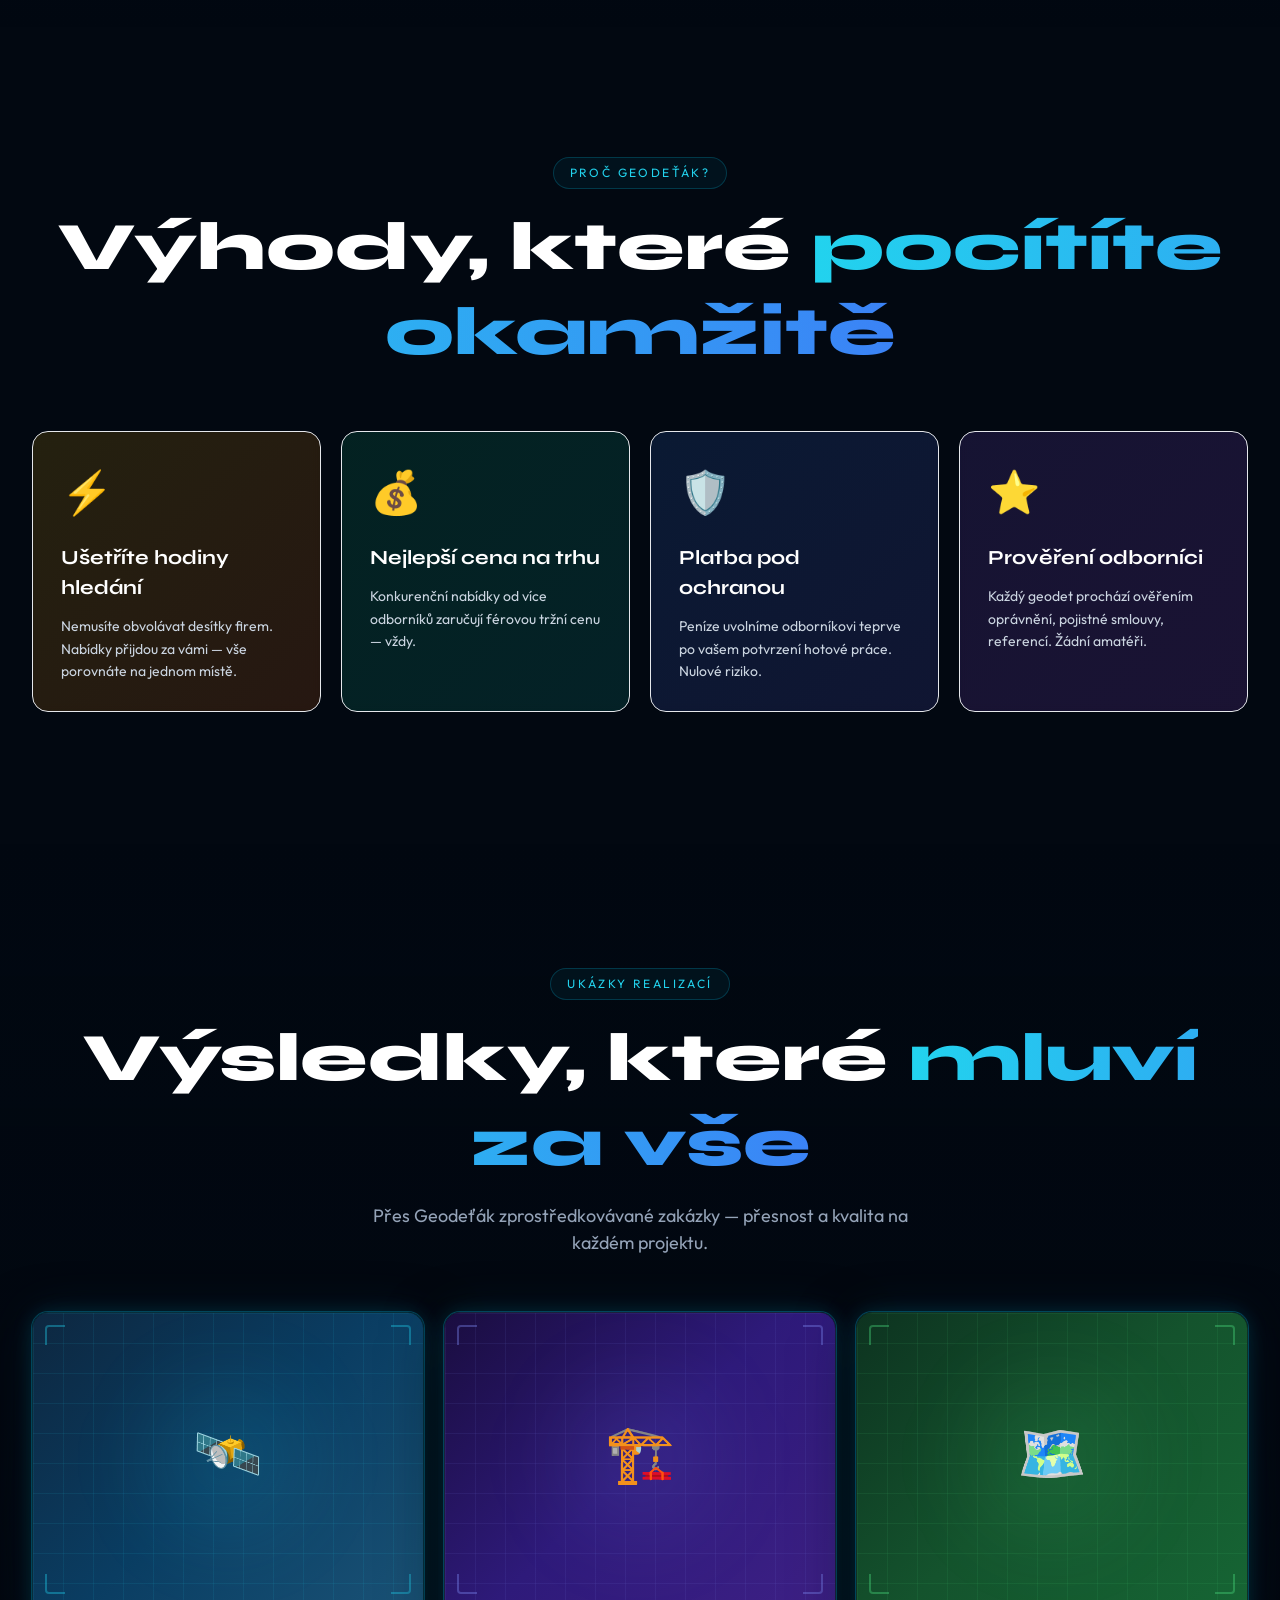
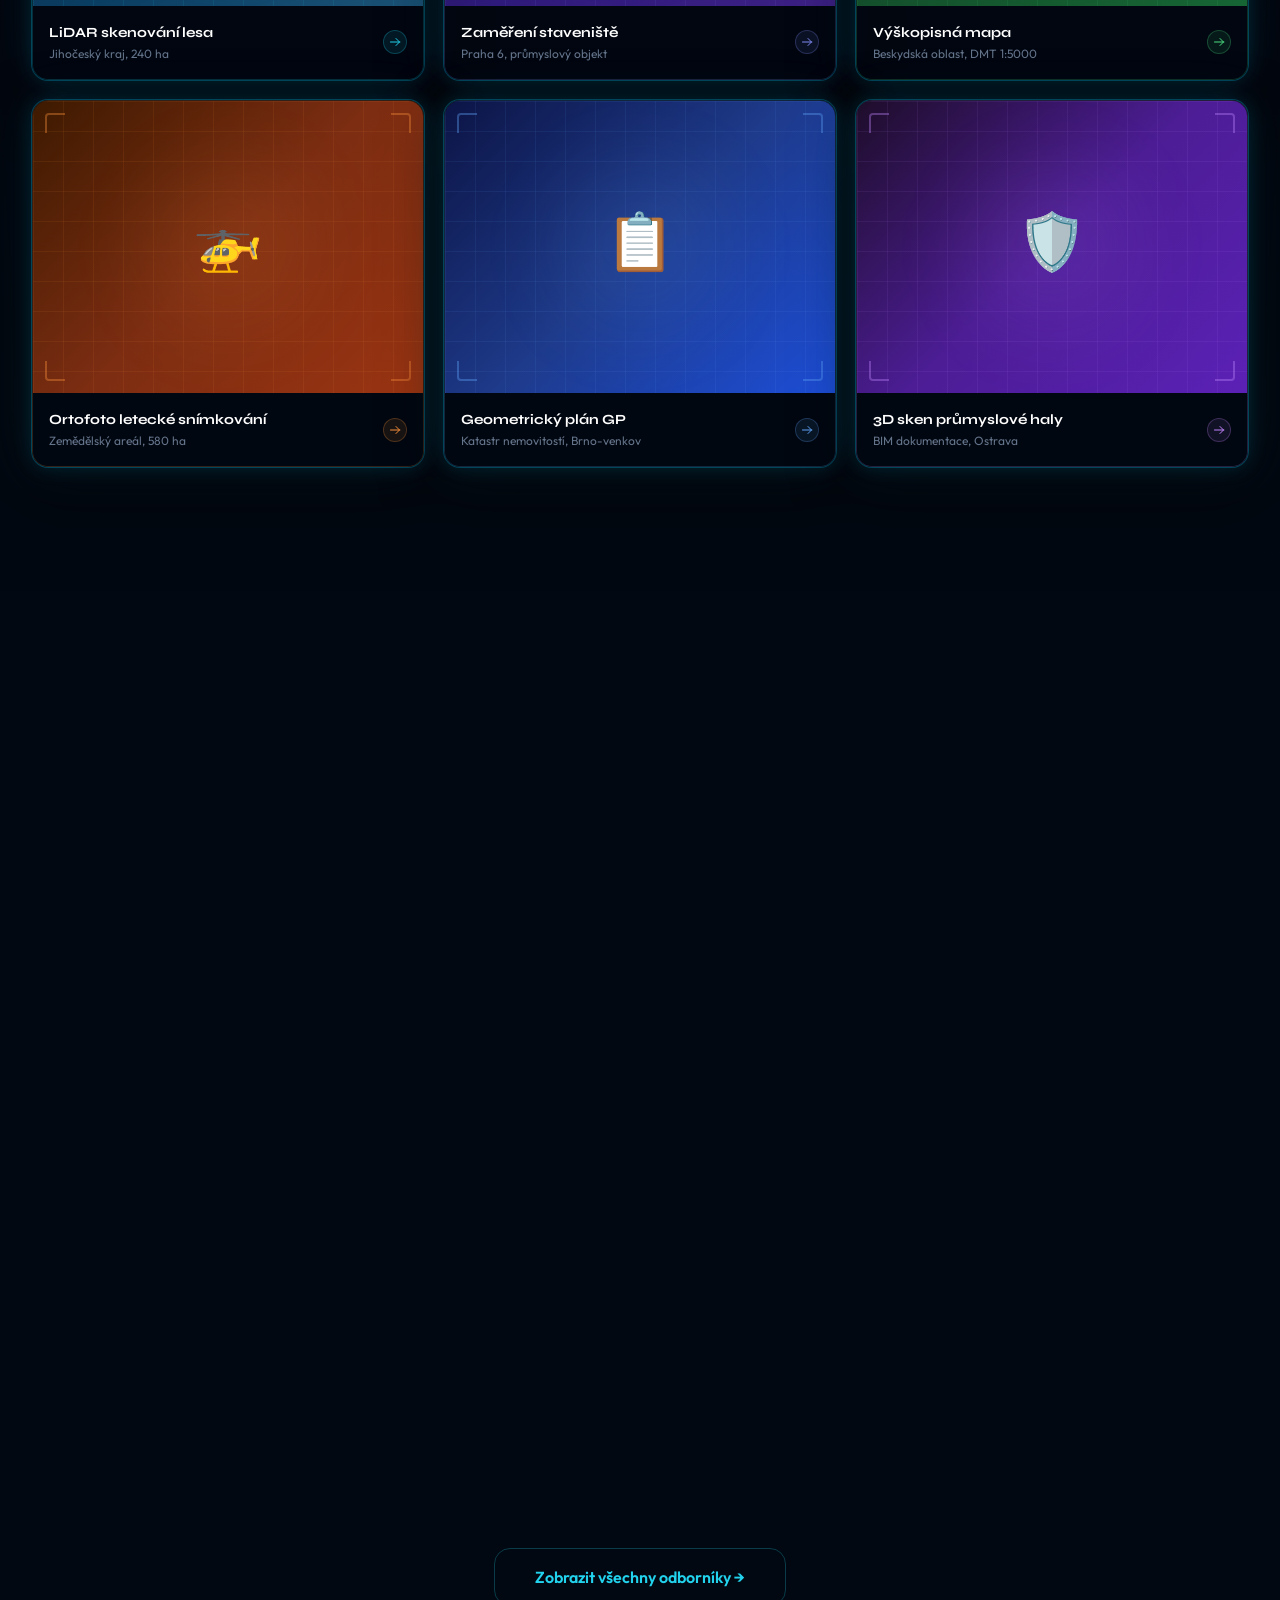
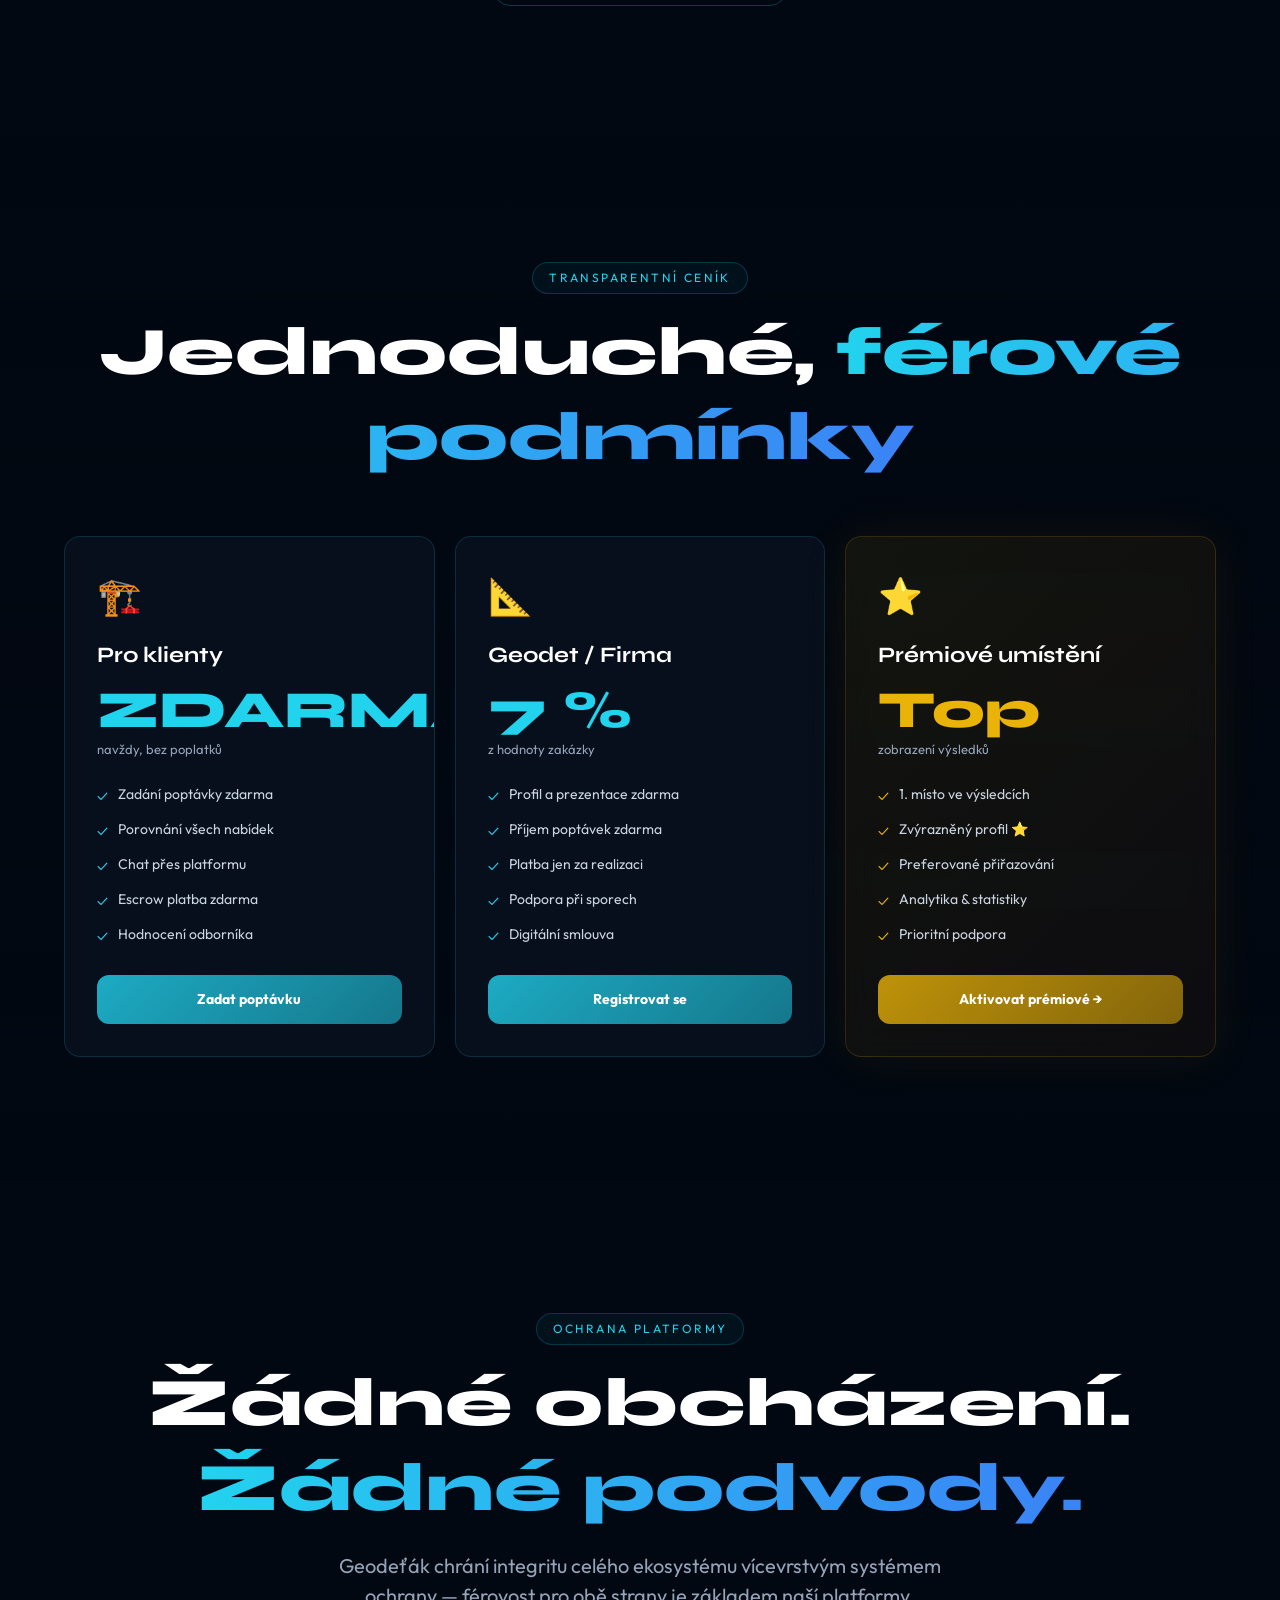
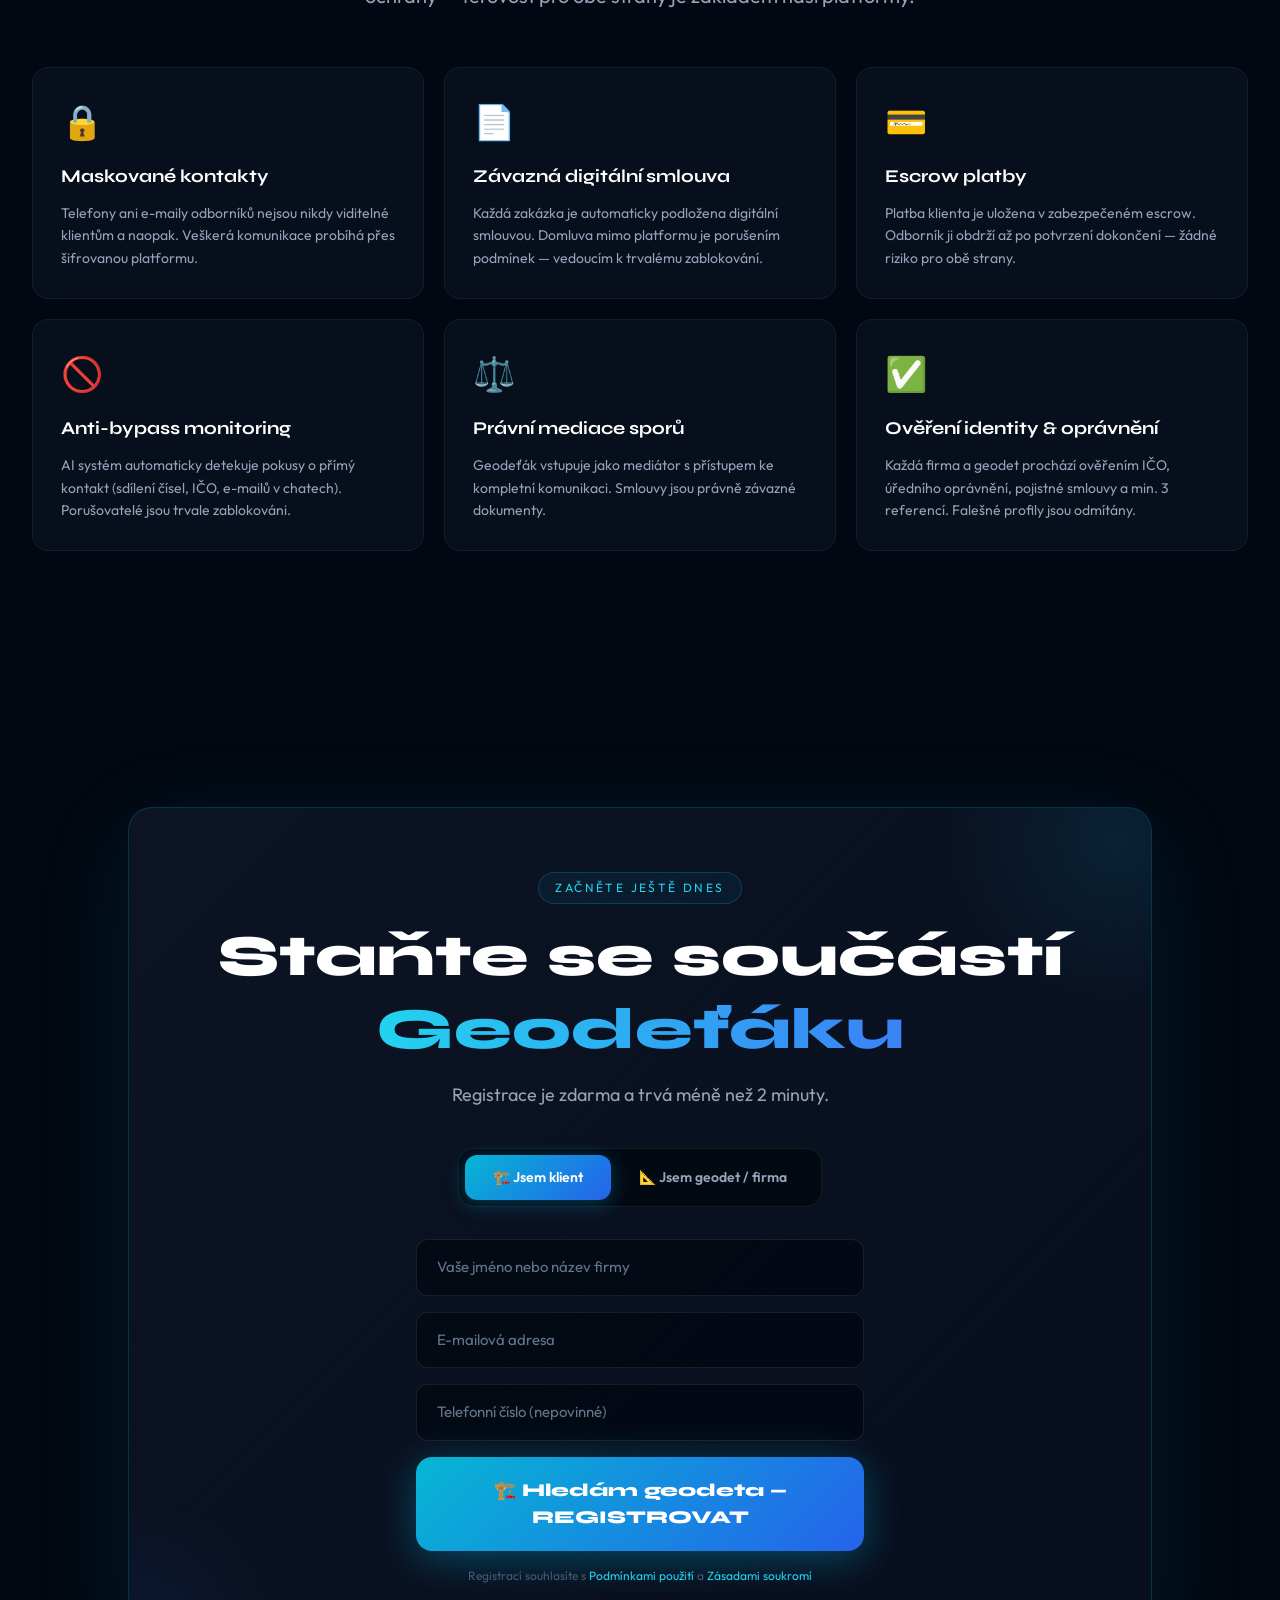
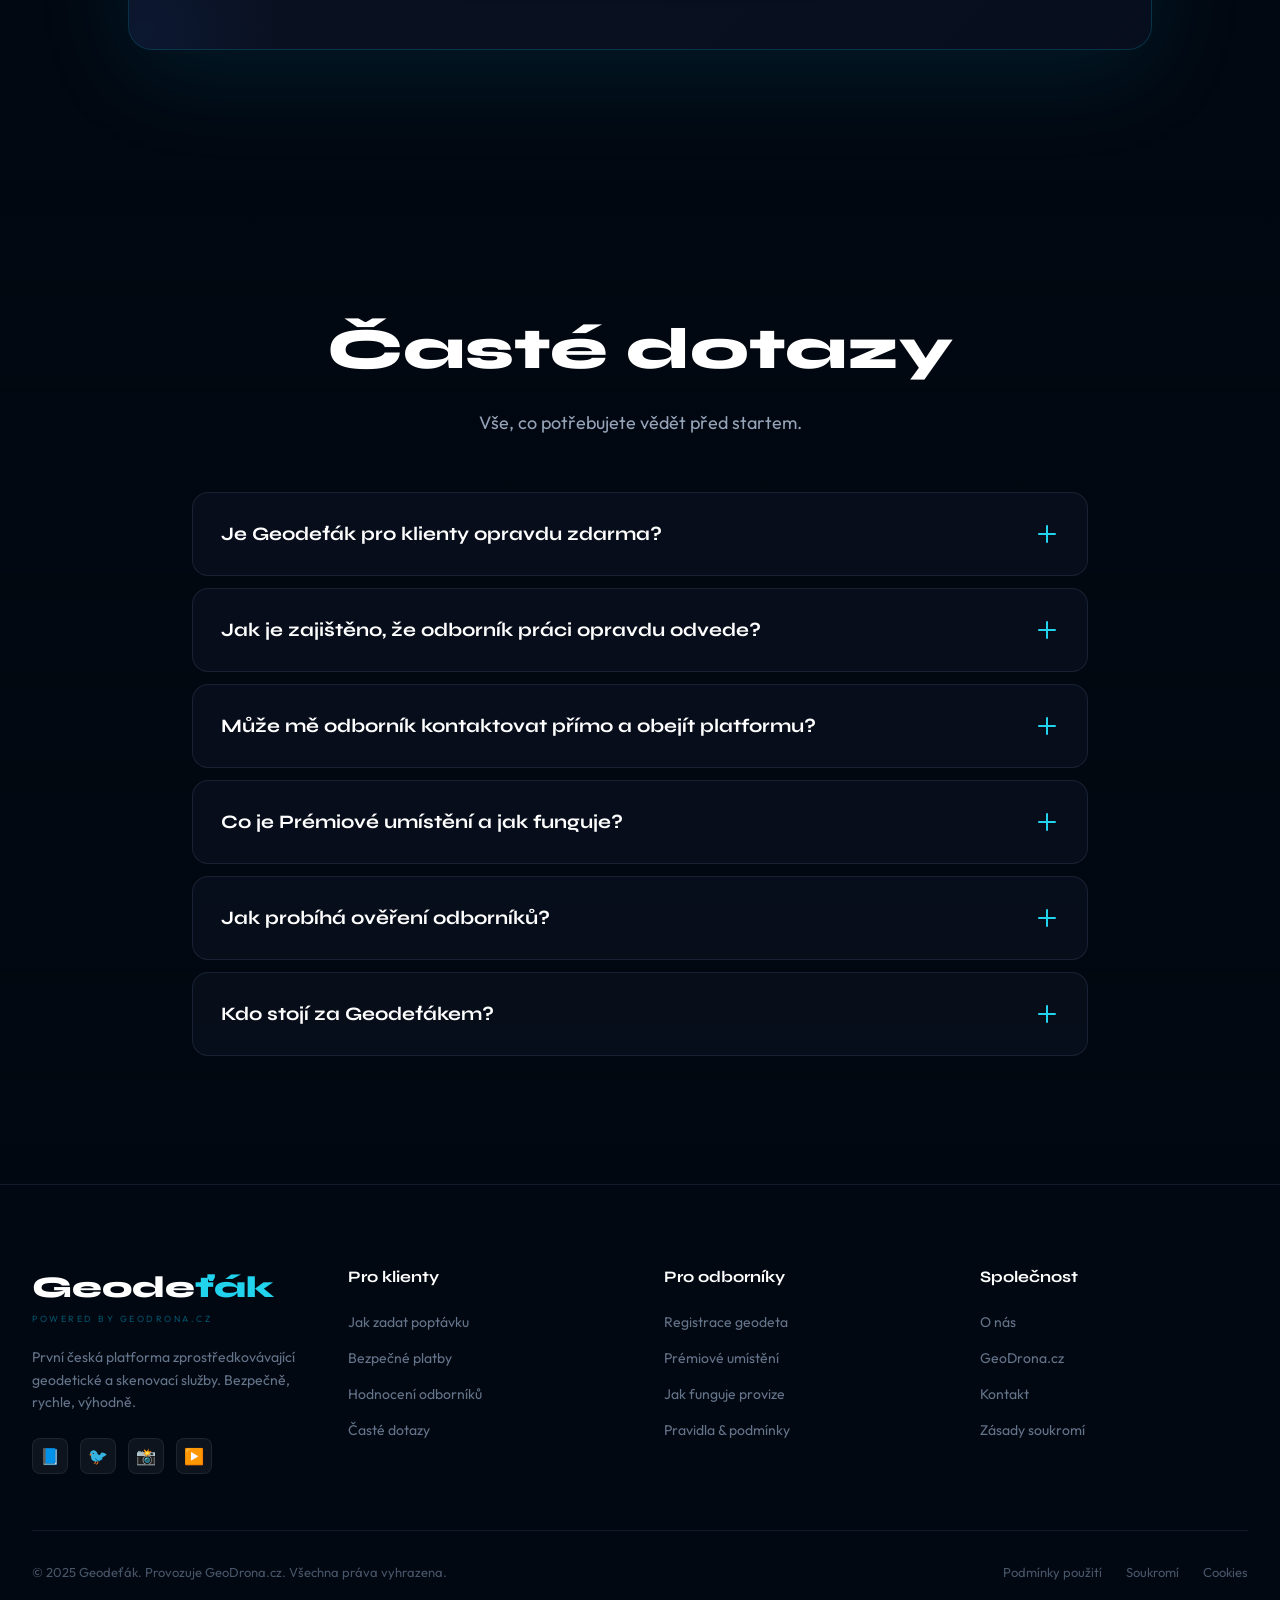
==== commit 5c5d2823: "Add new index2.html file" ====
--- a/index2.html
+++ b/index2.html
@@ -1 +1 @@
-<!doctype html><html lang="cs"><head><meta charset="utf-8"/><meta name="viewport" content="width=device-width,initial-scale=1"/><meta name="theme-color" content="#020811"/><meta name="description" content="Geodeťák – první česká platforma pro geodetické a skenovací služby. Najděte ideálního geodeta nebo nabídněte své služby. Powered by GeoDrona.cz"/><meta property="og:title" content="Geodeťák – Geodetické služby rychle a bezpečně"/><meta property="og:description" content="Propojujeme klienty s prověřenými geodety a firmami. Bez starostí, bez zbytečných nákladů."/><meta property="og:type" content="website"/><meta name="twitter:card" content="summary_large_image"/><title>Geodeťák – Geodetické služby | Powered by GeoDrona.cz</title><link rel="preconnect" href="https://fonts.googleapis.com"/><link rel="preconnect" href="https://fonts.gstatic.com" crossorigin/><link href="https://fonts.googleapis.com/css2?family=Syne:wght@400;500;600;700;800;900&family=Outfit:wght@300;400;500;600;700;800;900&display=swap" rel="stylesheet"/><style>*{scroll-behavior:smooth}body{margin:0;background:#020811}::-webkit-scrollbar{width:6px}::-webkit-scrollbar-track{background:#020811}::-webkit-scrollbar-thumb{background:rgba(0,207,255,.3);border-radius:3px}::-webkit-scrollbar-thumb:hover{background:rgba(0,207,255,.5)}</style><script defer="defer" src="/static/js/main.e2259554.js"></script><link href="/static/css/main.2c840c54.css" rel="stylesheet"></head><body><div id="root"></div></body></html>
+<!doctype html><html lang="cs"><head><meta charset="utf-8"/><meta name="viewport" content="width=device-width,initial-scale=1"/><meta name="theme-color" content="#020811"/><meta name="description" content="Geodeťák – první česká platforma pro geodetické a skenovací služby. Najděte ideálního geodeta nebo nabídněte své služby. Powered by GeoDrona.cz"/><meta property="og:title" content="Geodeťák – Geodetické služby rychle a bezpečně"/><meta property="og:description" content="Propojujeme klienty s prověřenými geodety a firmami. Bez starostí, bez zbytečných nákladů."/><meta property="og:type" content="website"/><meta name="twitter:card" content="summary_large_image"/><title>Geodeťák – Geodetické služby | Powered by GeoDrona.cz</title><link rel="preconnect" href="https://fonts.googleapis.com"/><link rel="preconnect" href="https://fonts.gstatic.com" crossorigin/><link href="https://fonts.googleapis.com/css2?family=Syne:wght@400;500;600;700;800;900&family=Outfit:wght@300;400;500;600;700;800;900&display=swap" rel="stylesheet"/><style>*{scroll-behavior:smooth}body{margin:0;background:#020811}::-webkit-scrollbar{width:6px}::-webkit-scrollbar-track{background:#020811}::-webkit-scrollbar-thumb{background:rgba(0,207,255,.3);border-radius:3px}::-webkit-scrollbar-thumb:hover{background:rgba(0,207,255,.5)}</style><script defer="defer" src="/static/js/main.85e228bb.js"></script><link href="/static/css/main.2c840c54.css" rel="stylesheet"></head><body><div id="root"></div></body></html>
